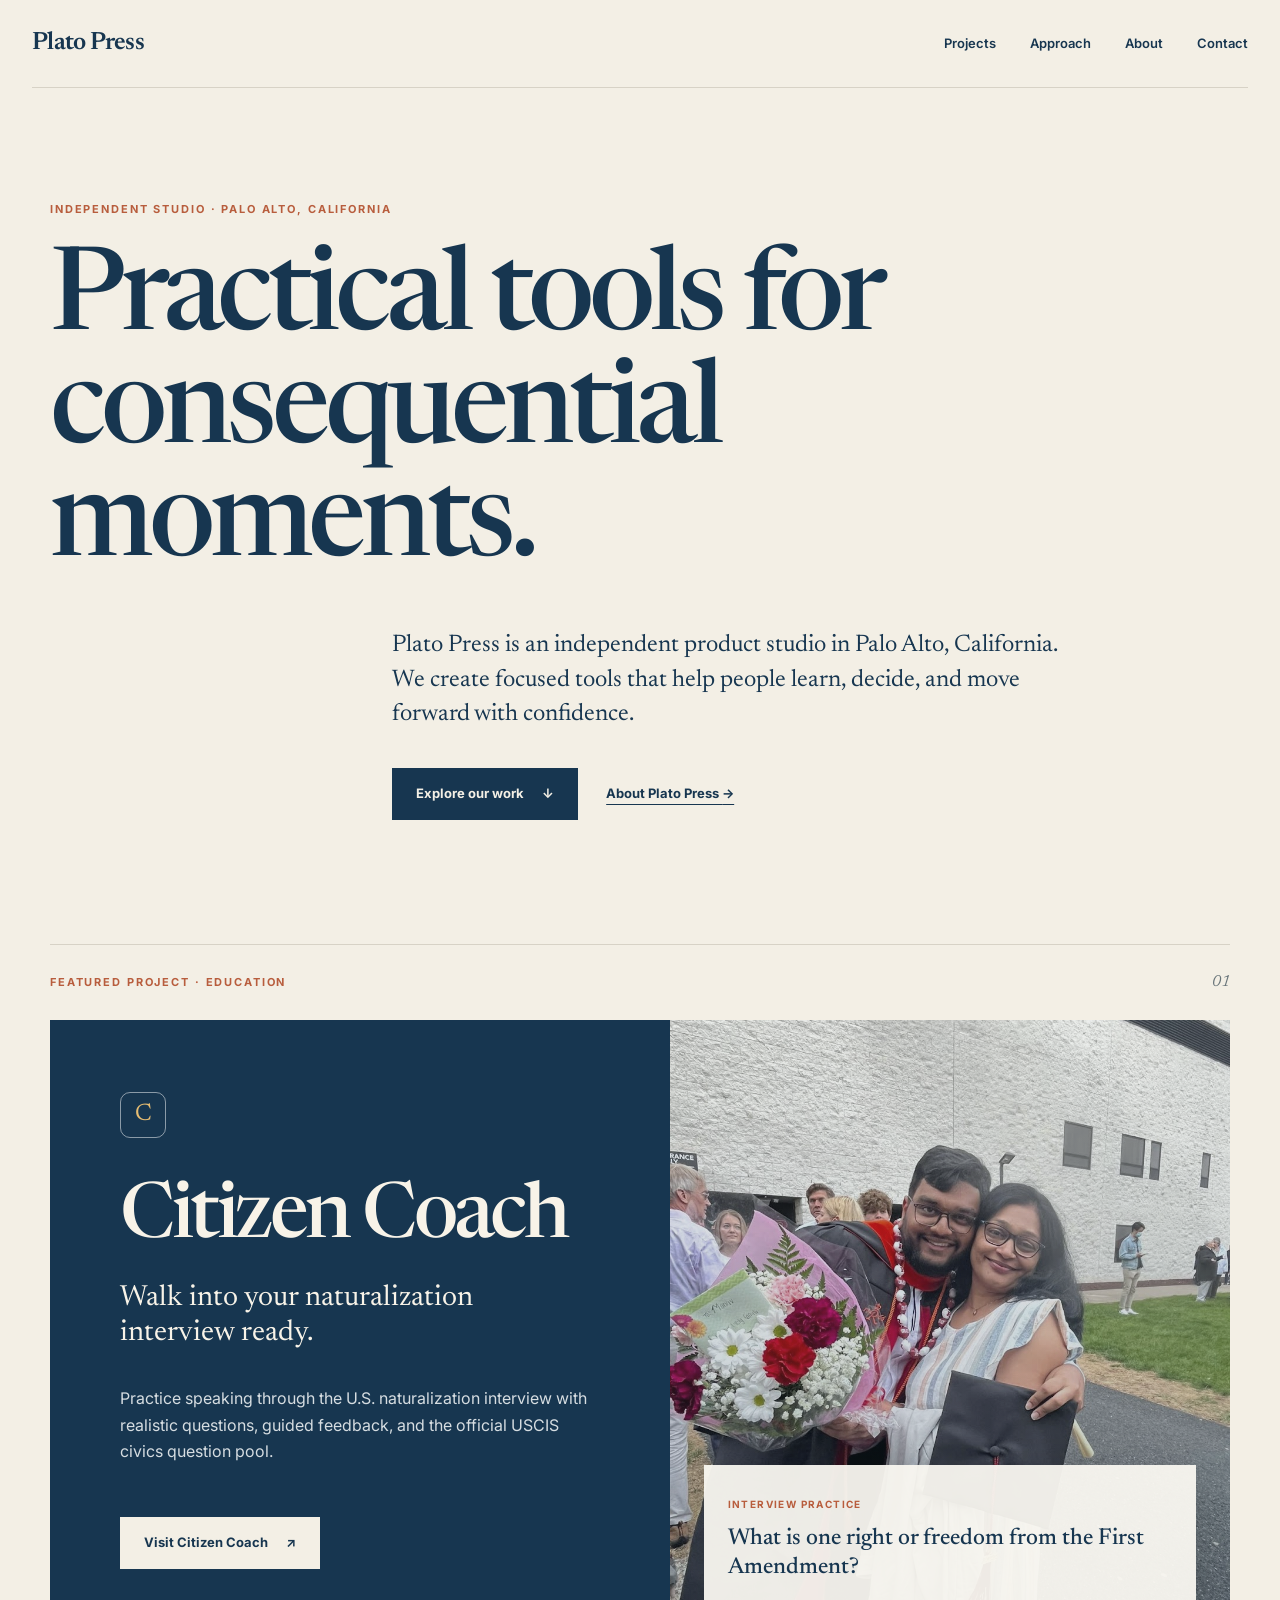
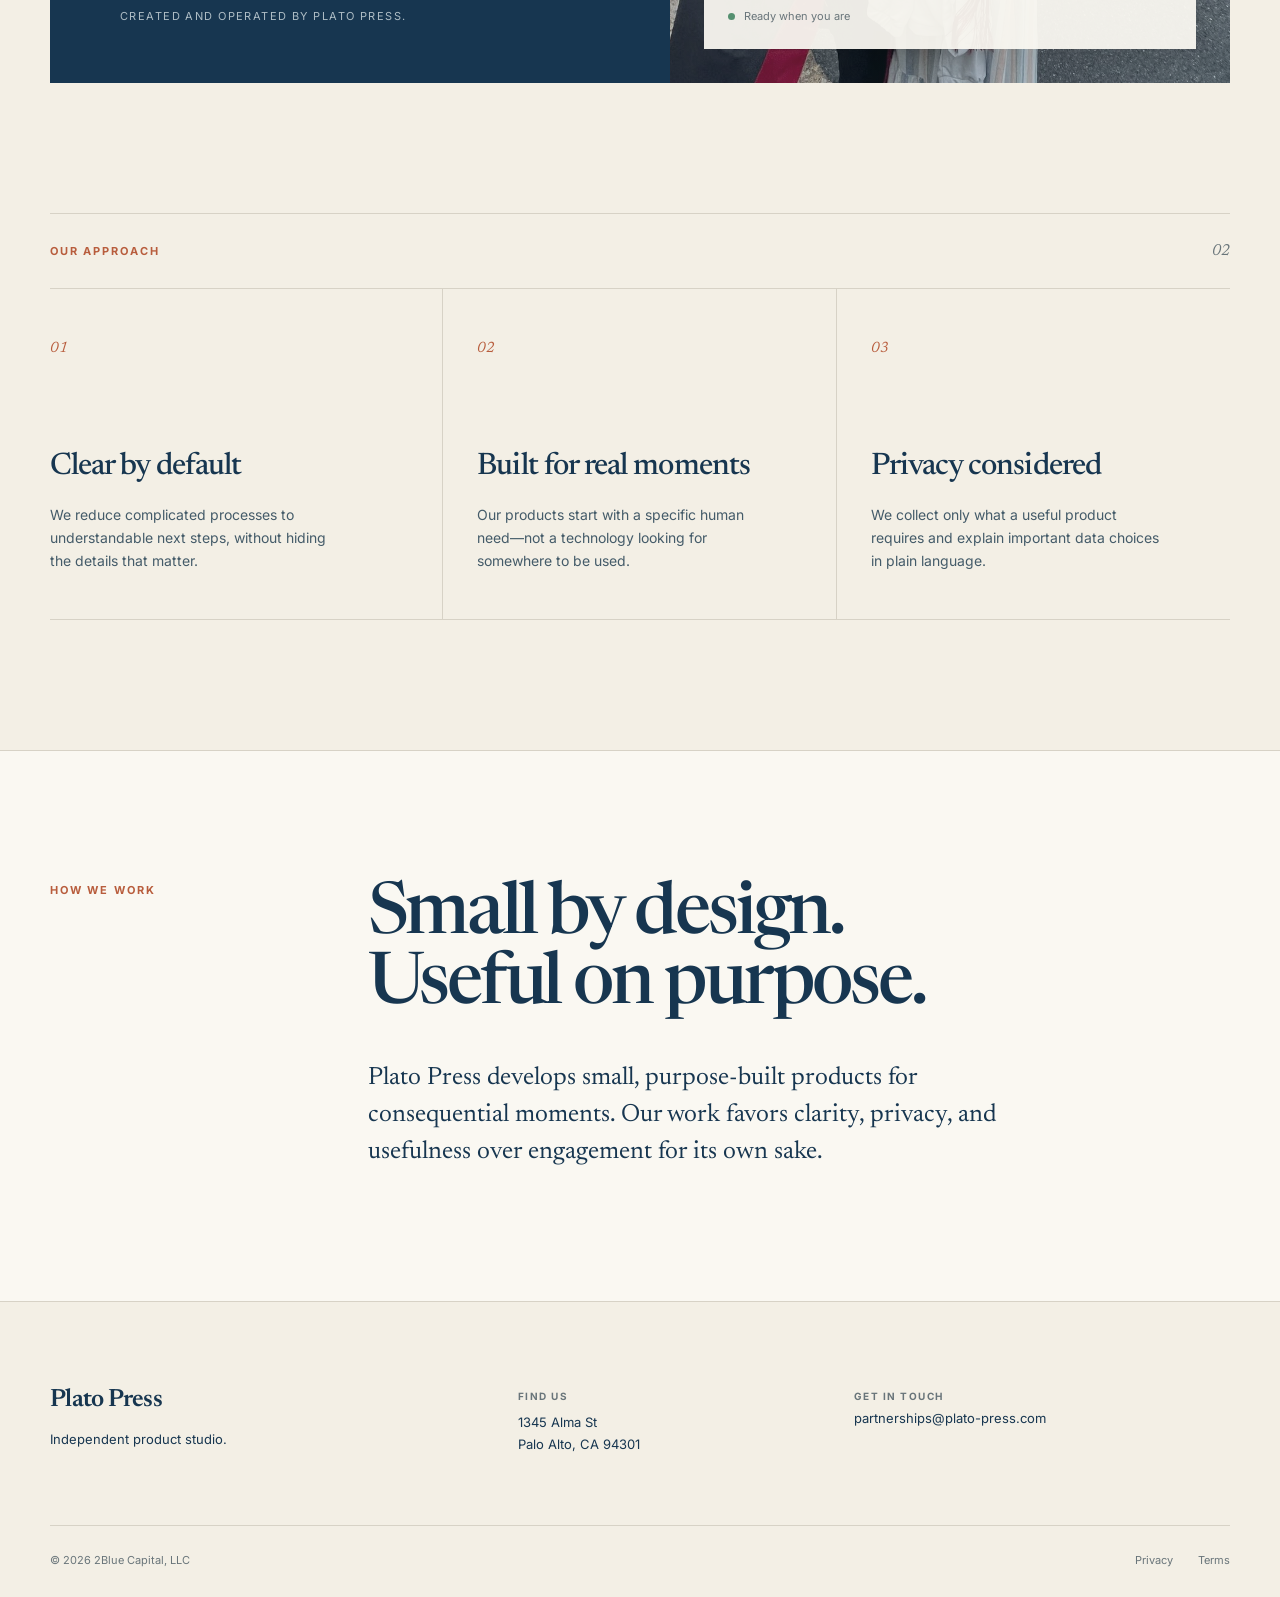
==== index.html @ 686da6e5 "Focus Plato Press site on Citizen Coach" ====
<!doctype html>
<html lang="en">
<head>
  <meta charset="utf-8" />
  <meta name="viewport" content="width=device-width, initial-scale=1" />
  <title>Plato Press — Practical tools for consequential moments</title>
  <meta name="description" content="An independent product studio in Palo Alto, creating focused tools that help people learn, decide, and move forward." />
  <meta name="robots" content="index, follow" />
  <meta property="og:type" content="website" />
  <meta property="og:title" content="Plato Press — Practical tools for consequential moments" />
  <meta property="og:description" content="An independent product studio in Palo Alto, creating focused tools that help people learn, decide, and move forward." />
  <meta property="og:url" content="https://plato-press.com/" />
  <meta property="og:image" content="https://plato-press.com/assets/brand/social-card.png" />
  <meta name="twitter:card" content="summary_large_image" />
  <link rel="preconnect" href="https://fonts.googleapis.com" />
  <link rel="preconnect" href="https://fonts.gstatic.com" crossorigin />
  <link rel="stylesheet" href="https://fonts.googleapis.com/css2?family=Newsreader:ital,wght@0,400;0,500;0,600;1,400&family=Inter:wght@400;500;600;700&display=swap" />
  <link rel="stylesheet" href="/style.css" />
  <link rel="icon" href="/favicon.svg" type="image/svg+xml" />
</head>
<body>
  <header class="site-header">
    <a class="wordmark" href="/">Plato Press</a>
    <nav aria-label="Primary navigation">
      <a href="#projects">Projects</a>
      <a href="#approach">Approach</a>
      <a href="#about">About</a>
      <a href="mailto:partnerships@plato-press.com">Contact</a>
    </nav>
  </header>

  <main>
    <section class="hero shell">
      <p class="eyebrow">Independent studio · Palo Alto, California</p>
      <h1>Practical tools for<br />consequential moments.</h1>
      <p class="hero-copy">Plato Press is an independent product studio in Palo Alto, California. We create focused tools that help people learn, decide, and move forward with confidence.</p>
      <div class="actions">
        <a class="button button-dark" href="#projects">Explore our work <span aria-hidden="true">↓</span></a>
        <a class="text-link" href="#about">About Plato Press <span aria-hidden="true">→</span></a>
      </div>
    </section>

    <section class="feature-section shell" id="projects">
      <div class="section-heading"><p class="eyebrow">Featured project · Education</p><p class="section-index">01</p></div>
      <article class="citizen-feature">
        <div class="feature-copy">
          <div class="product-mark" aria-hidden="true">C</div>
          <h2>Citizen Coach</h2>
          <p class="feature-lede">Walk into your naturalization interview ready.</p>
          <p>Practice speaking through the U.S. naturalization interview with realistic questions, guided feedback, and the official USCIS civics question pool.</p>
          <div class="actions product-actions">
            <a class="button button-cream" href="https://citizen-coach.plato-press.com" rel="noopener">Visit Citizen Coach <span aria-hidden="true">↗</span></a>
          </div>
          <p class="provenance">Created and operated by Plato Press.</p>
        </div>
        <div class="feature-visual">
          <img src="/assets/citizen-coach/story.jpg" alt="A Citizen Coach learner and her mother smiling together" />
          <div class="practice-card"><span>Interview practice</span><strong>What is one right or freedom from the First Amendment?</strong><div><i></i> Ready when you are</div></div>
        </div>
      </article>
    </section>

    <section class="principles shell" id="approach">
      <div class="section-heading"><p class="eyebrow">Our approach</p><p class="section-index">02</p></div>
      <div class="principle-grid">
        <article><span>01</span><h3>Clear by default</h3><p>We reduce complicated processes to understandable next steps, without hiding the details that matter.</p></article>
        <article><span>02</span><h3>Built for real moments</h3><p>Our products start with a specific human need—not a technology looking for somewhere to be used.</p></article>
        <article><span>03</span><h3>Privacy considered</h3><p>We collect only what a useful product requires and explain important data choices in plain language.</p></article>
      </div>
    </section>

    <section class="studio-statement" id="about">
      <div class="shell statement-grid"><p class="eyebrow">How we work</p><div><h2>Small by design.<br />Useful on purpose.</h2><p>Plato Press develops small, purpose-built products for consequential moments. Our work favors clarity, privacy, and usefulness over engagement for its own sake.</p></div></div>
    </section>
  </main>

  <footer>
    <div class="shell footer-grid">
      <div><p class="wordmark">Plato Press</p><p>Independent product studio.</p></div>
      <div><p class="footer-label">Find us</p><address>1345 Alma St<br />Palo Alto, CA 94301</address></div>
      <div><p class="footer-label">Get in touch</p><a href="mailto:partnerships@plato-press.com">partnerships@plato-press.com</a></div>
    </div>
    <div class="shell footer-bottom"><p>© 2026 2Blue Capital, LLC</p><div><a href="/privacy/">Privacy</a><a href="/terms/">Terms</a></div></div>
  </footer>
</body>
</html>
---- style.css ----
:root{--cream:#f3efe5;--paper:#faf8f2;--navy:#173650;--muted:#69757a;--rule:#d7d2c6;--accent:#b85d3d}*{box-sizing:border-box}html{scroll-behavior:smooth}body{margin:0;background:var(--cream);color:var(--navy);font-family:Inter,sans-serif;font-size:16px;line-height:1.65;-webkit-font-smoothing:antialiased}a{color:inherit}a:focus-visible{outline:3px solid var(--accent);outline-offset:4px}.shell{width:min(1180px,calc(100% - 64px));margin:0 auto}.site-header{width:min(1320px,calc(100% - 64px));margin:0 auto;min-height:88px;display:flex;align-items:center;justify-content:space-between;border-bottom:1px solid var(--rule)}.wordmark{font-family:Newsreader,Georgia,serif;font-size:25px;font-weight:600;letter-spacing:-.03em;text-decoration:none;margin:0}nav{display:flex;gap:34px}nav a{font-size:13px;font-weight:600;text-decoration:none}nav a:hover{color:var(--accent)}.hero{padding:112px 0 124px}.eyebrow{margin:0;color:var(--accent);font-size:11px;font-weight:700;letter-spacing:.17em;text-transform:uppercase}h1,h2{font-family:Newsreader,Georgia,serif;font-weight:500;letter-spacing:-.045em;line-height:.98;margin:0}h1{max-width:1000px;margin-top:28px;font-size:clamp(62px,9vw,124px)}.hero-copy{max-width:690px;margin:43px 0 0 29%;font-family:Newsreader,Georgia,serif;font-size:24px;line-height:1.45}.actions{display:flex;align-items:center;flex-wrap:wrap;gap:28px;margin-top:36px}.hero .actions{margin-left:29%}.button{min-height:52px;display:inline-flex;align-items:center;justify-content:center;gap:18px;padding:0 23px;border:1px solid var(--navy);text-decoration:none;font-size:13px;font-weight:700;transition:transform .18s ease}.button:hover{transform:translateY(-2px)}.button-dark{background:var(--navy);color:var(--cream)}.text-link{font-size:13px;font-weight:700;text-underline-offset:6px}.section-heading{display:flex;justify-content:space-between;align-items:center;padding:24px 0;border-top:1px solid var(--rule)}.section-index{margin:0;color:var(--muted);font-family:Newsreader,Georgia,serif;font-style:italic}.feature-section,.principles{padding-bottom:130px}.citizen-feature{display:grid;grid-template-columns:1.05fr .95fr;min-height:650px;background:var(--navy);color:#f8f3e8}.feature-copy{padding:72px 70px 58px;display:flex;flex-direction:column;align-items:flex-start}.product-mark{width:46px;height:46px;display:grid;place-items:center;border:1px solid rgba(255,255,255,.5);border-radius:10px;color:#e7bd72;font-family:Newsreader,Georgia,serif;font-size:24px}.feature-copy h2{margin-top:44px;font-size:clamp(54px,6vw,82px)}.feature-lede{margin:25px 0 18px;max-width:450px;font-family:Newsreader,Georgia,serif;font-size:29px;line-height:1.2}.feature-copy>p:not(.feature-lede):not(.provenance){max-width:480px;color:#d6dde1}.button-cream{border-color:var(--cream);background:var(--cream);color:var(--navy)}.provenance{margin:auto 0 0;padding-top:38px;font-size:11px;letter-spacing:.13em;text-transform:uppercase;color:#aebdc5}.feature-visual{min-height:650px;position:relative;overflow:hidden}.feature-visual>img{position:absolute;width:100%;height:100%;object-fit:cover;filter:saturate(.76) contrast(.94)}.feature-visual:after{content:"";position:absolute;inset:0;background:linear-gradient(180deg,rgba(13,43,63,.03),rgba(13,43,63,.28))}.practice-card{position:absolute;z-index:2;left:34px;right:34px;bottom:34px;padding:24px;background:rgba(250,248,242,.94);color:var(--navy);box-shadow:0 14px 45px rgba(0,0,0,.17)}.practice-card span{color:var(--accent);font-size:10px;font-weight:700;letter-spacing:.14em;text-transform:uppercase}.practice-card strong{display:block;margin:10px 0 24px;font-family:Newsreader,Georgia,serif;font-size:23px;line-height:1.25;font-weight:500}.practice-card div{font-size:11px;color:var(--muted)}.practice-card i{display:inline-block;width:7px;height:7px;margin-right:6px;border-radius:50%;background:#559070}.principle-grid{display:grid;grid-template-columns:repeat(3,1fr);border-top:1px solid var(--rule);border-bottom:1px solid var(--rule)}.principle-grid article{min-height:330px;padding:44px 34px;border-right:1px solid var(--rule)}.principle-grid article:first-child{padding-left:0}.principle-grid article:last-child{border-right:0;padding-right:0}.principle-grid span{color:var(--accent);font-family:Newsreader,Georgia,serif;font-size:15px;font-style:italic}.principle-grid h3{margin:88px 0 19px;font-family:Newsreader,Georgia,serif;font-size:31px;font-weight:500;line-height:1.1;letter-spacing:-.03em}.principle-grid p{max-width:300px;margin:0;color:#445b69;font-size:14px}.studio-statement{background:var(--paper);padding:130px 0;border-top:1px solid var(--rule);border-bottom:1px solid var(--rule)}.statement-grid{display:grid;grid-template-columns:1fr 3fr;gap:30px}.statement-grid>div{max-width:800px}.statement-grid h2{font-size:clamp(48px,5.6vw,78px)}.statement-grid p:not(.eyebrow){max-width:680px;margin:38px 0 0;font-family:Newsreader,Georgia,serif;font-size:25px;line-height:1.48}footer{padding:78px 0 28px}.footer-grid{display:grid;grid-template-columns:1.15fr .8fr 1fr;gap:35px;padding-bottom:70px}.footer-grid p:not(.wordmark),address,.footer-grid a{margin:8px 0 0;font-size:13px;font-style:normal;text-decoration:none}.footer-label{color:var(--muted);font-size:10px!important;font-weight:700;letter-spacing:.15em;text-transform:uppercase}.footer-bottom{display:flex;justify-content:space-between;padding-top:25px;border-top:1px solid var(--rule);font-size:11px;color:var(--muted)}.footer-bottom p{margin:0}.footer-bottom div{display:flex;gap:25px}.footer-bottom a{text-decoration:none}.legal{padding:80px 0 120px}.legal h1{font-size:clamp(52px,7vw,90px);margin:24px 0 36px}.legal .lede{max-width:720px;font-family:Newsreader,Georgia,serif;font-size:24px}.prose{max-width:760px;margin-top:70px}.prose h2{margin:55px 0 18px;font-size:38px;line-height:1.12}.prose p{color:#334d5f}@media(max-width:760px){.shell,.site-header{width:calc(100% - 36px)}.site-header{min-height:72px}nav{gap:16px}nav a:nth-child(1),nav a:nth-child(2){display:none}.hero{padding:72px 0 80px}h1{font-size:56px}.hero-copy,.hero .actions{margin-left:0}.hero-copy{margin-top:30px;font-size:21px}.feature-section,.principles{padding-bottom:80px}.citizen-feature{grid-template-columns:1fr}.feature-copy{padding:45px 28px;min-height:560px}.feature-copy h2{margin-top:30px}.feature-visual{min-height:500px}.practice-card{left:18px;right:18px;bottom:18px}.principle-grid{grid-template-columns:1fr}.principle-grid article,.principle-grid article:first-child,.principle-grid article:last-child{min-height:0;padding:32px 0;border-right:0;border-bottom:1px solid var(--rule)}.principle-grid article:last-child{border-bottom:0}.principle-grid h3{margin:28px 0 12px}.studio-statement{padding:80px 0}.statement-grid{grid-template-columns:1fr;gap:35px}.footer-grid{grid-template-columns:1fr;gap:35px}.footer-bottom{flex-direction:column;gap:12px}}@media(prefers-reduced-motion:reduce){html{scroll-behavior:auto}*{transition:none!important}}
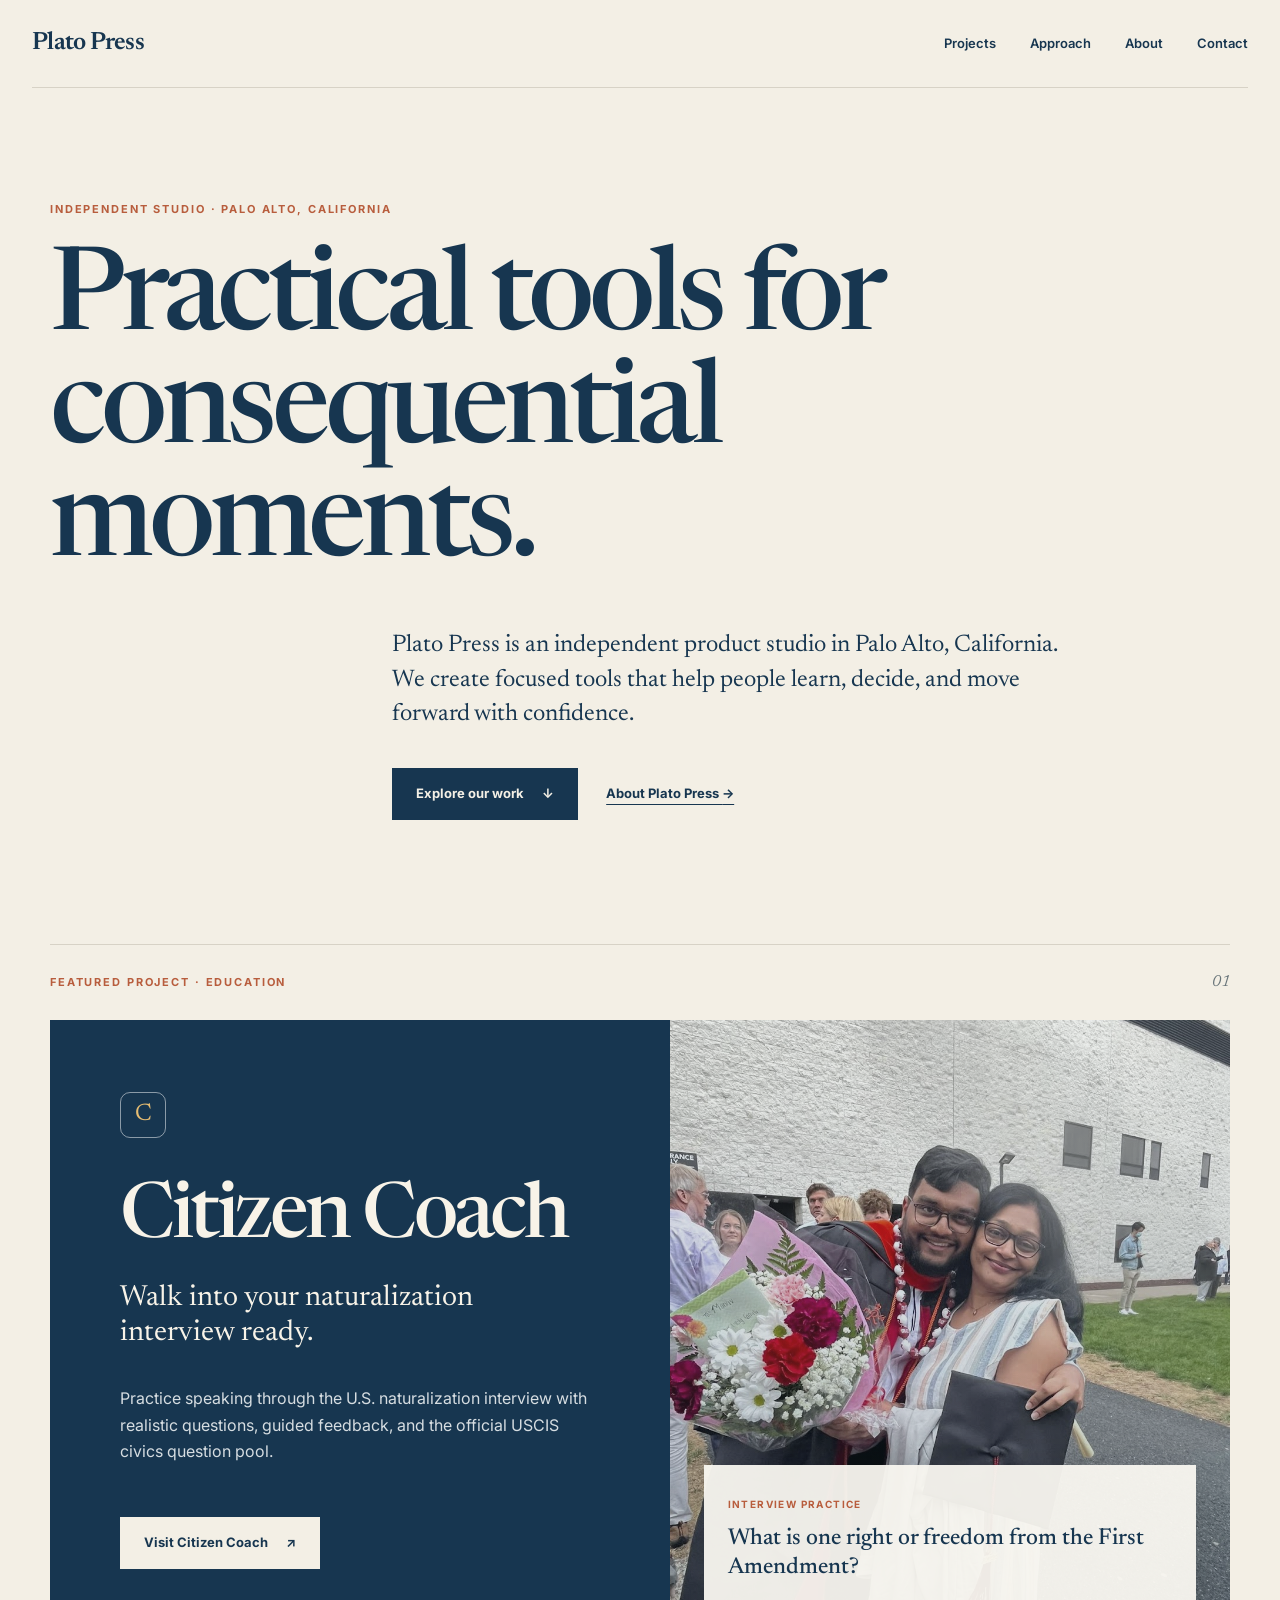
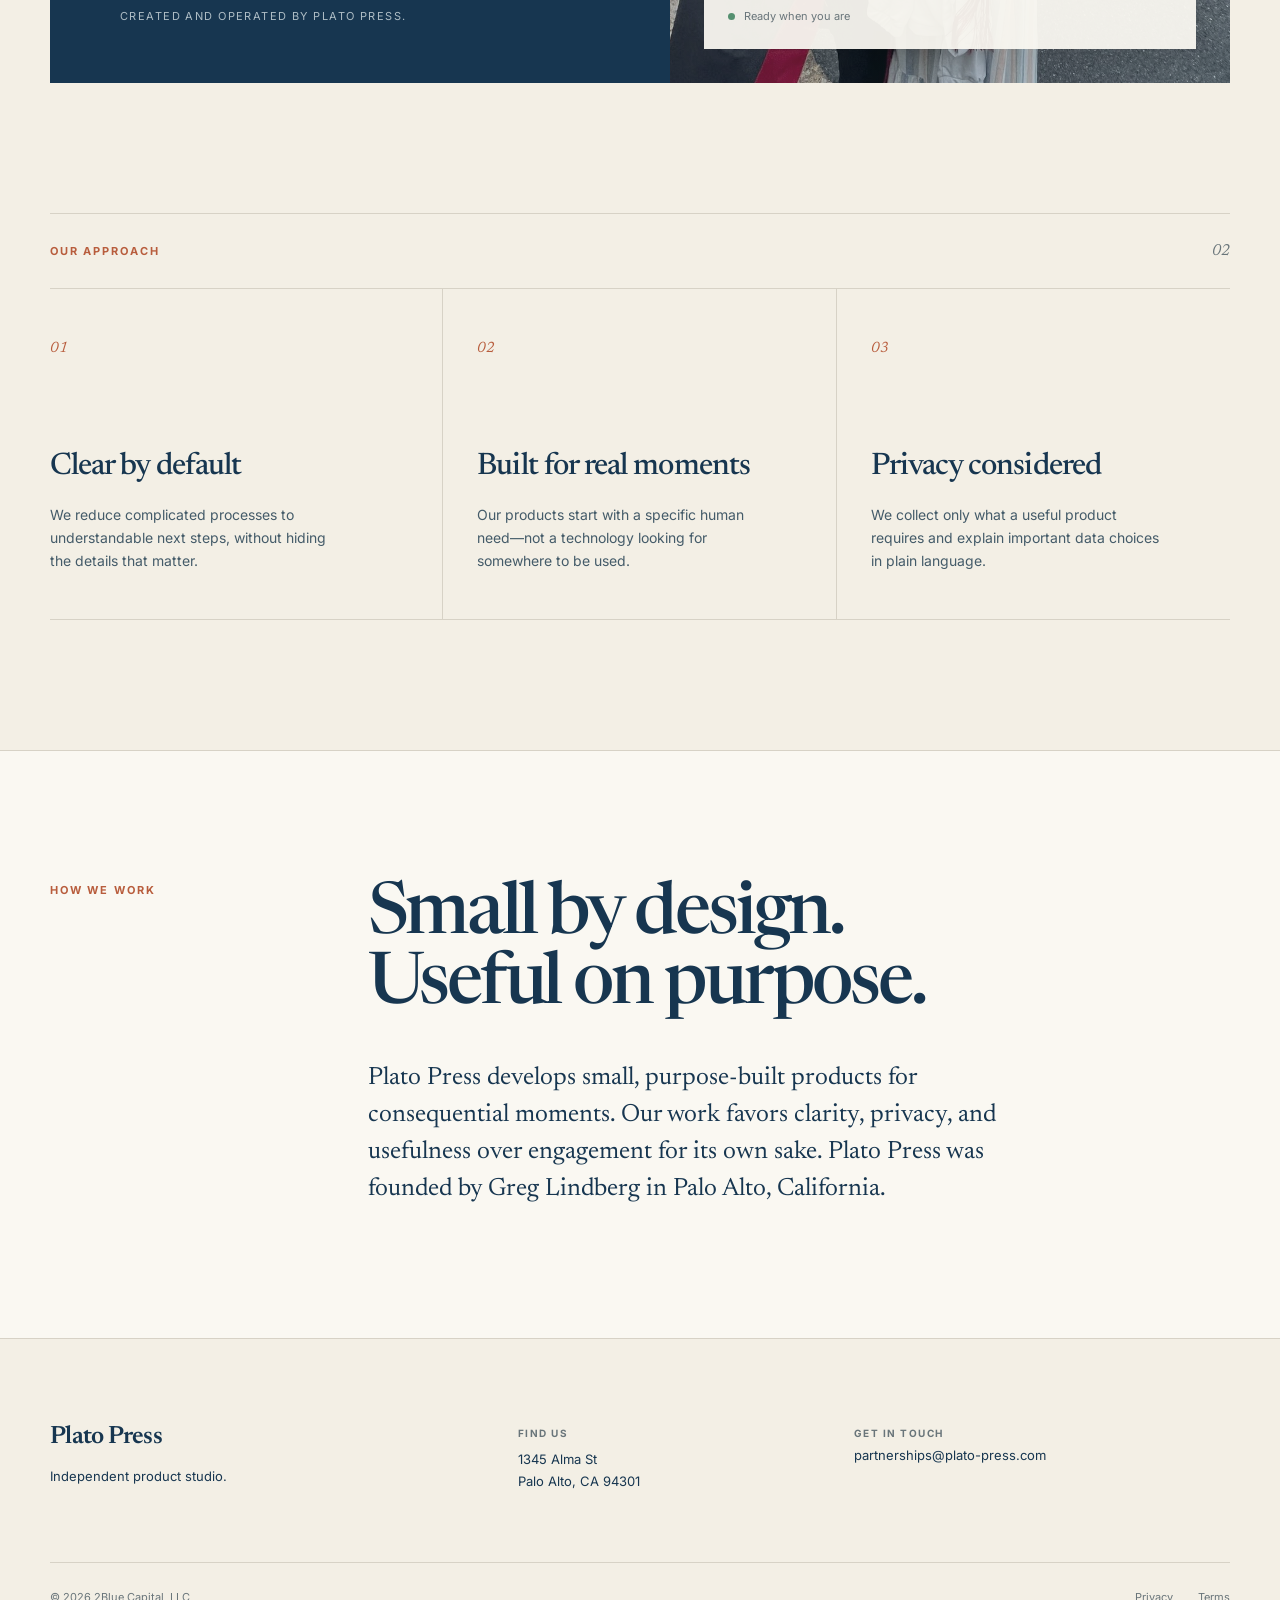
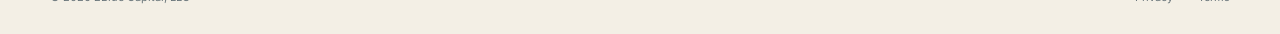
==== commit 93163c2a: "Add founder attribution" ====
--- a/index.html
+++ b/index.html
@@ -9,9 +9,10 @@
   <meta property="og:type" content="website" />
   <meta property="og:title" content="Plato Press — Practical tools for consequential moments" />
   <meta property="og:description" content="An independent product studio in Palo Alto, creating focused tools that help people learn, decide, and move forward." />
-  <meta property="og:url" content="https://plato-press.com/" />
-  <meta property="og:image" content="https://plato-press.com/assets/brand/social-card.png" />
+  <meta property="og:url" content="https://www.plato-press.com/" />
+  <meta property="og:image" content="https://www.plato-press.com/assets/brand/social-card.png" />
   <meta name="twitter:card" content="summary_large_image" />
+  <link rel="canonical" href="https://www.plato-press.com/" />
   <link rel="preconnect" href="https://fonts.googleapis.com" />
   <link rel="preconnect" href="https://fonts.gstatic.com" crossorigin />
   <link rel="stylesheet" href="https://fonts.googleapis.com/css2?family=Newsreader:ital,wght@0,400;0,500;0,600;1,400&family=Inter:wght@400;500;600;700&display=swap" />
@@ -70,7 +71,7 @@
     </section>
 
     <section class="studio-statement" id="about">
-      <div class="shell statement-grid"><p class="eyebrow">How we work</p><div><h2>Small by design.<br />Useful on purpose.</h2><p>Plato Press develops small, purpose-built products for consequential moments. Our work favors clarity, privacy, and usefulness over engagement for its own sake.</p></div></div>
+      <div class="shell statement-grid"><p class="eyebrow">How we work</p><div><h2>Small by design.<br />Useful on purpose.</h2><p>Plato Press develops small, purpose-built products for consequential moments. Our work favors clarity, privacy, and usefulness over engagement for its own sake. Plato Press was founded by Greg Lindberg in Palo Alto, California.</p></div></div>
     </section>
   </main>
 
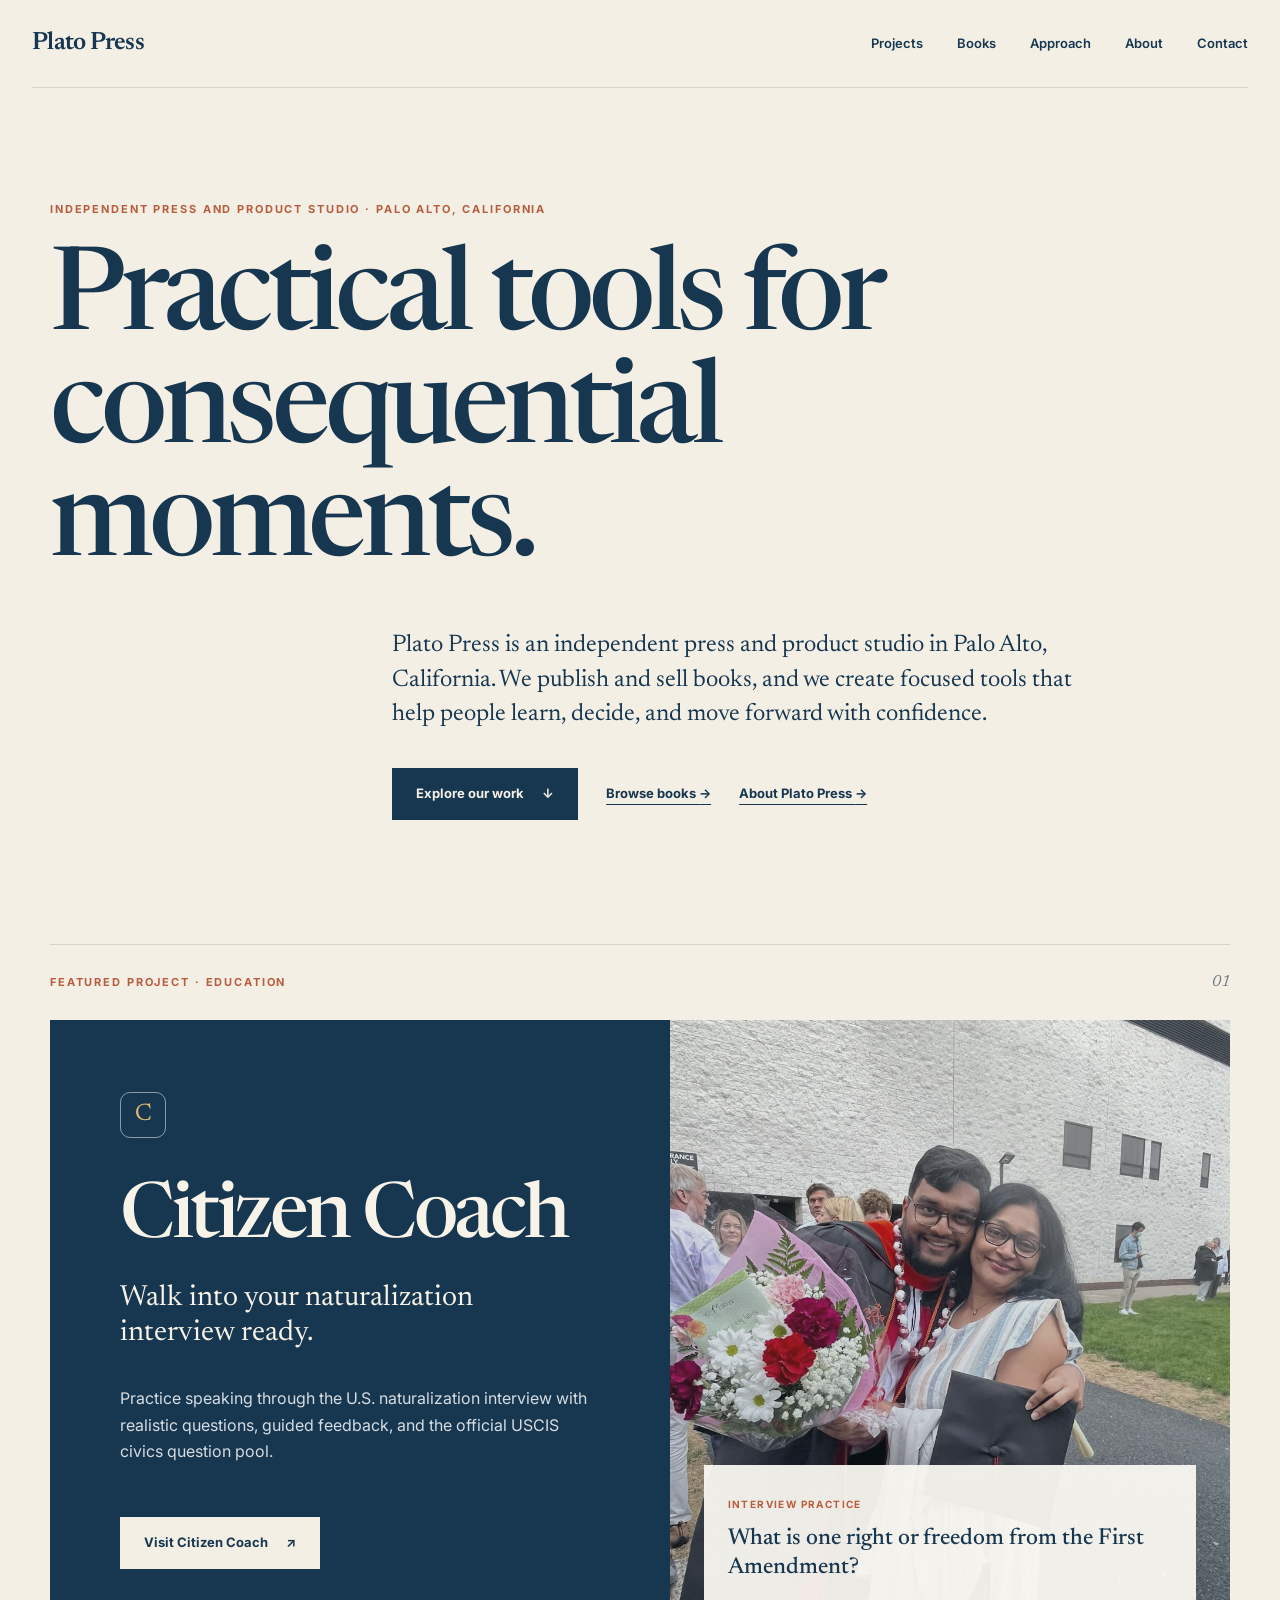
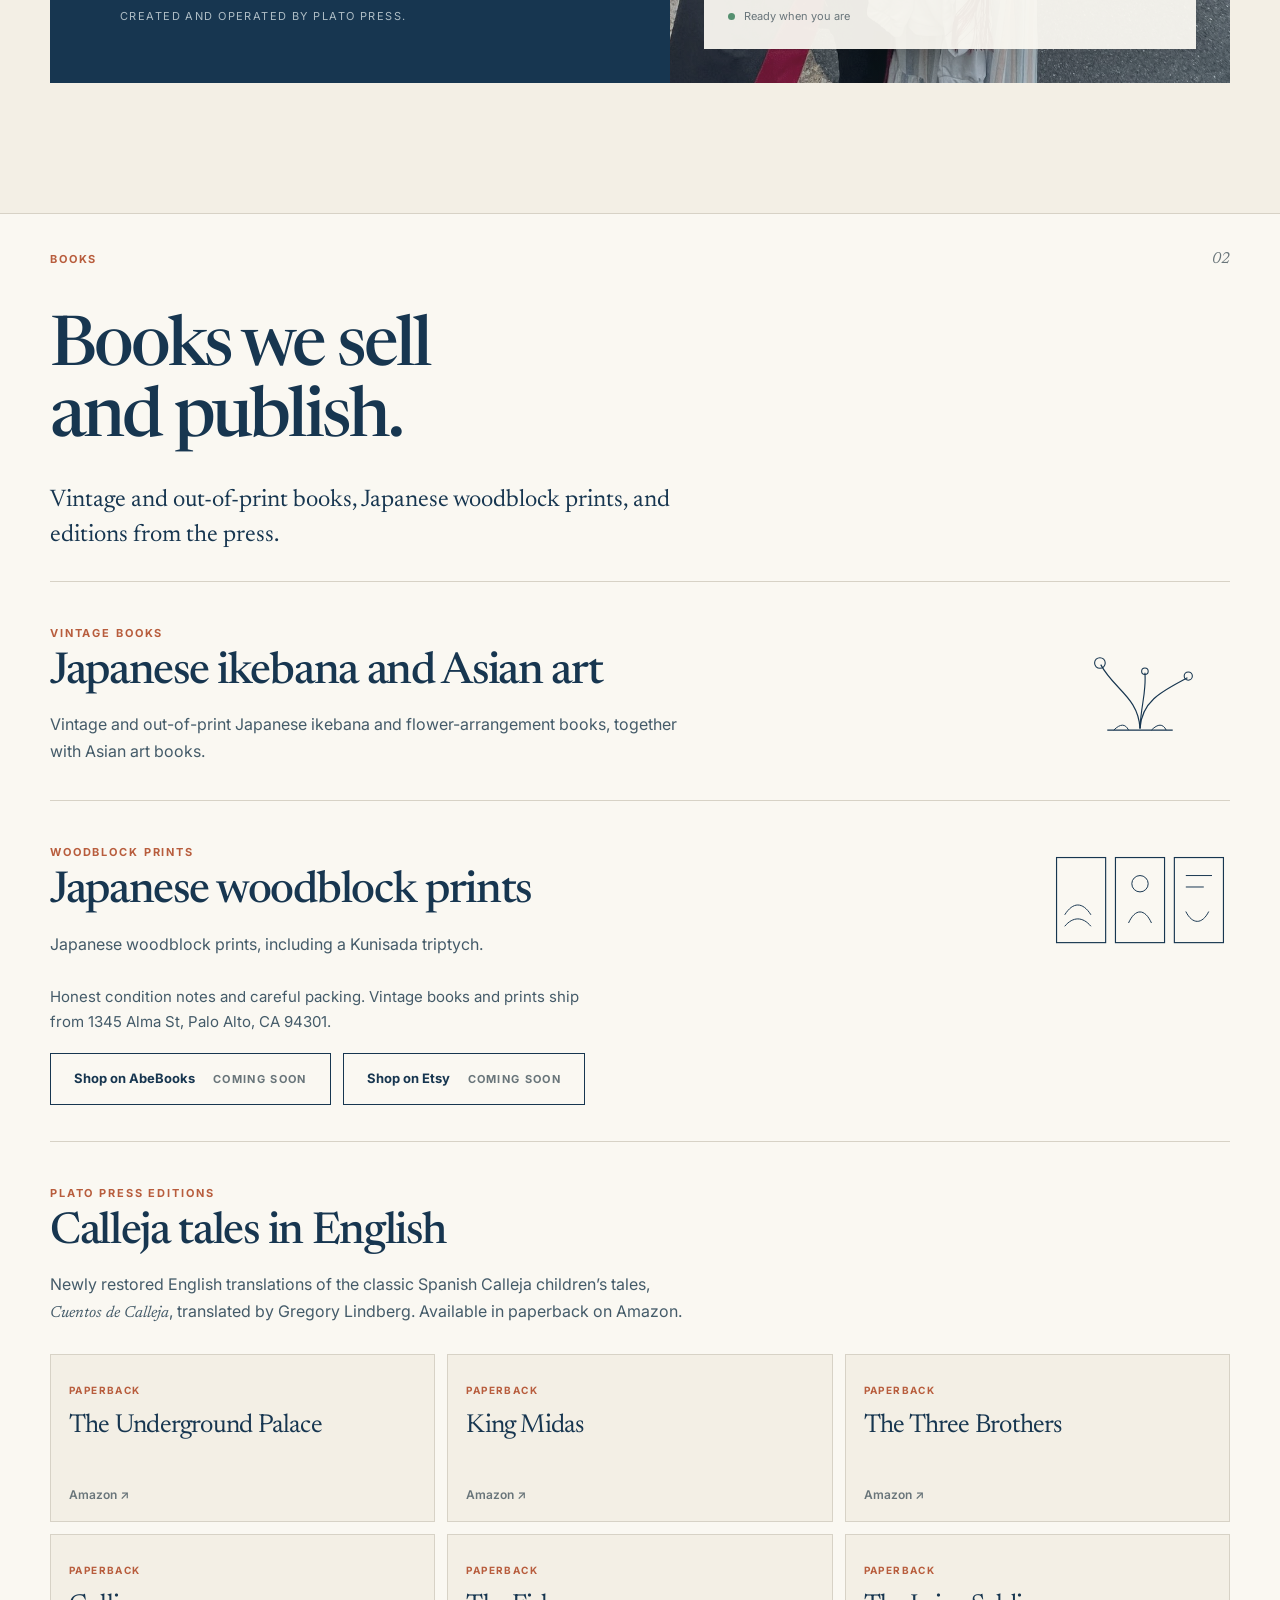
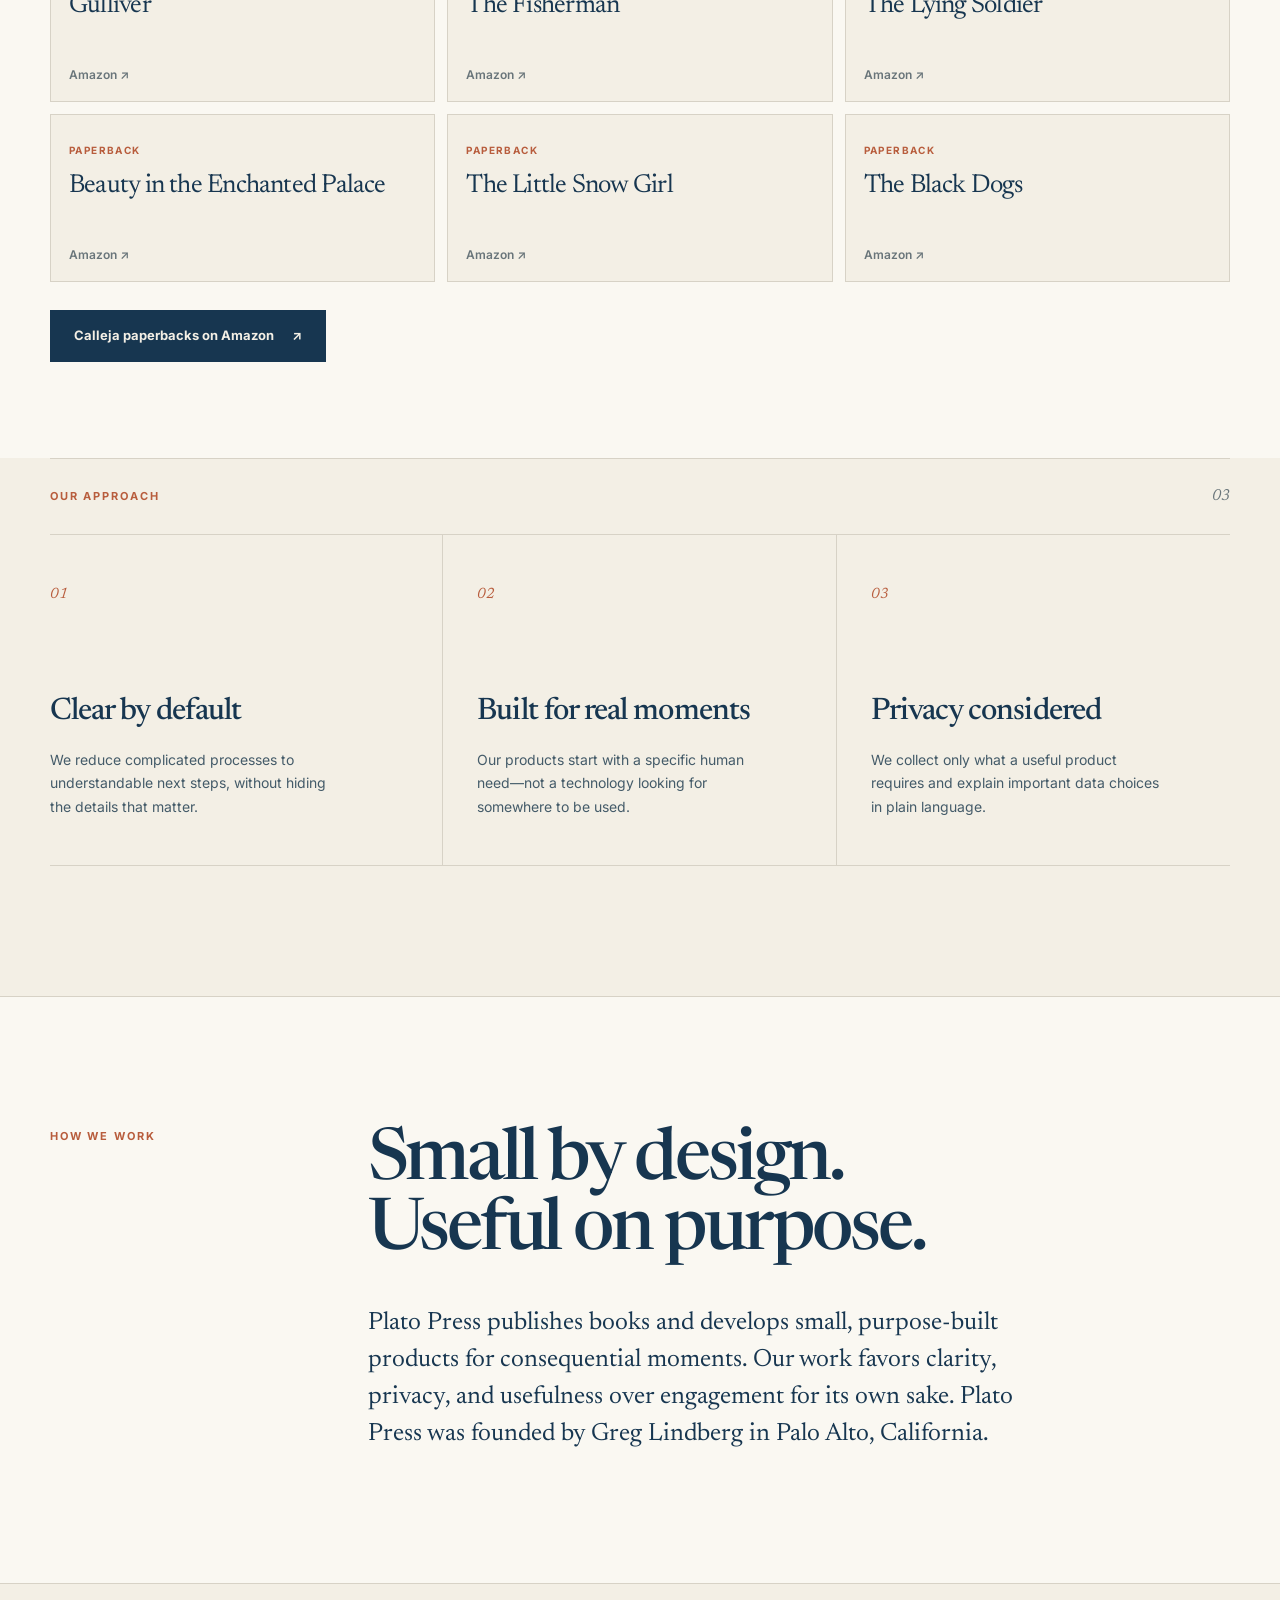
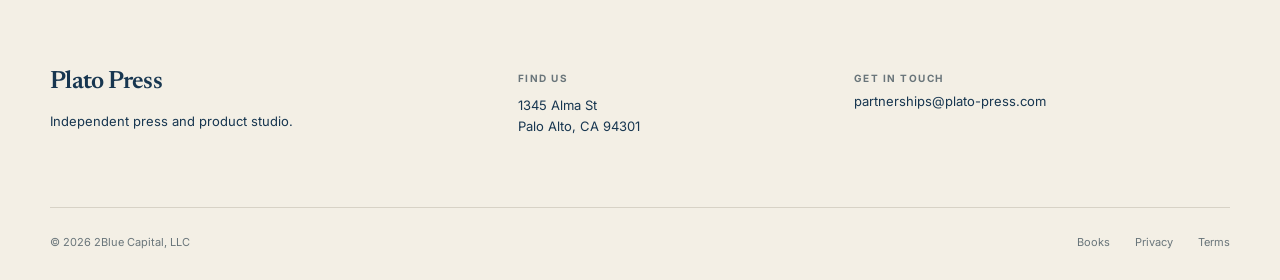
==== commit 63b0b07c: "Show the books and prints Plato Press sells. Add a homepage Books section and replace /books/ with v" ====
--- a/index.html
+++ b/index.html
@@ -3,12 +3,12 @@
 <head>
   <meta charset="utf-8" />
   <meta name="viewport" content="width=device-width, initial-scale=1" />
-  <title>Plato Press — Practical tools for consequential moments</title>
-  <meta name="description" content="An independent product studio in Palo Alto, creating focused tools that help people learn, decide, and move forward." />
+  <title>Plato Press — Independent press and product studio</title>
+  <meta name="description" content="An independent press and product studio in Palo Alto. Plato Press publishes books, including restored English editions of the Calleja tales, and sells vintage Japanese ikebana and Asian art books and woodblock prints, alongside tools such as Citizen Coach." />
   <meta name="robots" content="index, follow" />
   <meta property="og:type" content="website" />
-  <meta property="og:title" content="Plato Press — Practical tools for consequential moments" />
-  <meta property="og:description" content="An independent product studio in Palo Alto, creating focused tools that help people learn, decide, and move forward." />
+  <meta property="og:title" content="Plato Press — Independent press and product studio" />
+  <meta property="og:description" content="An independent press and product studio in Palo Alto. Plato Press publishes books, including restored English editions of the Calleja tales, and sells vintage Japanese ikebana and Asian art books and woodblock prints, alongside tools such as Citizen Coach." />
   <meta property="og:url" content="https://www.plato-press.com/" />
   <meta property="og:image" content="https://www.plato-press.com/assets/brand/social-card.png" />
   <meta name="twitter:card" content="summary_large_image" />
@@ -24,6 +24,7 @@
     <a class="wordmark" href="/">Plato Press</a>
     <nav aria-label="Primary navigation">
       <a href="#projects">Projects</a>
+      <a href="#books">Books</a>
       <a href="#approach">Approach</a>
       <a href="#about">About</a>
       <a href="mailto:partnerships@plato-press.com">Contact</a>
@@ -32,11 +33,12 @@
 
   <main>
     <section class="hero shell">
-      <p class="eyebrow">Independent studio · Palo Alto, California</p>
+      <p class="eyebrow">Independent press and product studio · Palo Alto, California</p>
       <h1>Practical tools for<br />consequential moments.</h1>
-      <p class="hero-copy">Plato Press is an independent product studio in Palo Alto, California. We create focused tools that help people learn, decide, and move forward with confidence.</p>
+      <p class="hero-copy">Plato Press is an independent press and product studio in Palo Alto, California. We publish and sell books, and we create focused tools that help people learn, decide, and move forward with confidence.</p>
       <div class="actions">
         <a class="button button-dark" href="#projects">Explore our work <span aria-hidden="true">↓</span></a>
+        <a class="text-link" href="#books">Browse books <span aria-hidden="true">→</span></a>
         <a class="text-link" href="#about">About Plato Press <span aria-hidden="true">→</span></a>
       </div>
     </section>
@@ -61,8 +63,81 @@
       </article>
     </section>
 
+    <section class="books-band" id="books">
+      <div class="shell">
+        <div class="section-heading"><p class="eyebrow">Books</p><p class="section-index">02</p></div>
+        <h2 class="books-title">Books we sell<br />and publish.</h2>
+        <p class="books-lede">Vintage and out-of-print books, Japanese woodblock prints, and editions from the press.</p>
+
+        <section class="catalog-group" aria-labelledby="vintage-heading">
+          <div class="shelf-row">
+            <div>
+              <p class="eyebrow">Vintage books</p>
+              <h3 class="group-title" id="vintage-heading">Japanese ikebana and Asian art</h3>
+              <p class="group-copy">Vintage and out-of-print Japanese ikebana and flower-arrangement books, together with Asian art books.</p>
+            </div>
+            <svg class="mark-svg" viewBox="0 0 220 120" fill="none" aria-hidden="true">
+              <path d="M70 104h80" stroke="currentColor" stroke-width="1.4"/>
+              <path d="M78 104c8-8 14-8 18 0M124 104c8-8 14-8 18 0" stroke="currentColor" stroke-width="1.2"/>
+              <path d="M110 102C108 64 78 54 62 24" stroke="currentColor" stroke-width="1.4"/>
+              <path d="M110 102c2-34 28-46 58-62" stroke="currentColor" stroke-width="1.4"/>
+              <path d="M110 102c1-28 8-44 6-68" stroke="currentColor" stroke-width="1.4"/>
+              <circle cx="61" cy="22" r="6.5" stroke="currentColor" stroke-width="1.3"/>
+              <circle cx="169" cy="38" r="5" stroke="currentColor" stroke-width="1.3"/>
+              <circle cx="116" cy="32" r="4" stroke="currentColor" stroke-width="1.3"/>
+            </svg>
+          </div>
+        </section>
+
+        <section class="catalog-group" aria-labelledby="prints-heading">
+          <div class="shelf-row">
+            <div>
+              <p class="eyebrow">Woodblock prints</p>
+              <h3 class="group-title" id="prints-heading">Japanese woodblock prints</h3>
+              <p class="group-copy">Japanese woodblock prints, including a Kunisada triptych.</p>
+            </div>
+            <svg class="mark-svg" viewBox="0 0 220 120" fill="none" aria-hidden="true">
+              <rect x="8" y="8" width="60" height="104" stroke="currentColor" stroke-width="1.4"/>
+              <rect x="80" y="8" width="60" height="104" stroke="currentColor" stroke-width="1.4"/>
+              <rect x="152" y="8" width="60" height="104" stroke="currentColor" stroke-width="1.4"/>
+              <path d="M18 78c10-16 22-16 32 0M18 92c10-12 22-12 32 0" stroke="currentColor" stroke-width="1.2"/>
+              <circle cx="110" cy="40" r="10" stroke="currentColor" stroke-width="1.2"/>
+              <path d="M96 88c8-18 20-18 28 0" stroke="currentColor" stroke-width="1.2"/>
+              <path d="M166 30h32M166 44h22M166 74c8 16 20 16 28 0" stroke="currentColor" stroke-width="1.2"/>
+            </svg>
+          </div>
+          <div class="shop-block">
+            <p class="shop-note">Honest condition notes and careful packing. Vintage books and prints ship from 1345 Alma St, Palo Alto, CA 94301.</p>
+            <!-- Marketplace buttons. Paste a real https URL into data-shop-url to publish the link. Leave it empty until the shop exists. Do not invent a URL. -->
+            <div class="shop-actions">
+              <span class="button button-outline is-soon" data-shop-name="Shop on AbeBooks" data-shop-url="">Shop on AbeBooks<span class="soon">Coming soon</span></span>
+              <span class="button button-outline is-soon" data-shop-name="Shop on Etsy" data-shop-url="">Shop on Etsy<span class="soon">Coming soon</span></span>
+            </div>
+          </div>
+        </section>
+
+        <section class="catalog-group" aria-labelledby="editions-heading">
+          <p class="eyebrow">Plato Press editions</p>
+          <h3 class="group-title" id="editions-heading">Calleja tales in English</h3>
+          <p class="group-copy">Newly restored English translations of the classic Spanish Calleja children’s tales, <em>Cuentos de Calleja</em>, translated by Gregory Lindberg. Available in paperback on Amazon.</p>
+          <ul class="edition-grid">
+            <li><a class="edition-card" href="https://www.amazon.com/dp/B0HD5F2XWS" rel="noopener"><span><span class="edition-kicker">Paperback</span><span class="edition-name">The Underground Palace</span></span><span class="edition-go">Amazon ↗</span></a></li>
+            <li><a class="edition-card" href="https://www.amazon.com/dp/B0HH8F7PH7" rel="noopener"><span><span class="edition-kicker">Paperback</span><span class="edition-name">King Midas</span></span><span class="edition-go">Amazon ↗</span></a></li>
+            <li><a class="edition-card" href="https://www.amazon.com/dp/B0HH85KTK1" rel="noopener"><span><span class="edition-kicker">Paperback</span><span class="edition-name">The Three Brothers</span></span><span class="edition-go">Amazon ↗</span></a></li>
+            <li><a class="edition-card" href="https://www.amazon.com/dp/B0HH7V6XHB" rel="noopener"><span><span class="edition-kicker">Paperback</span><span class="edition-name">Gulliver</span></span><span class="edition-go">Amazon ↗</span></a></li>
+            <li><a class="edition-card" href="https://www.amazon.com/dp/B0HH7XQMJG" rel="noopener"><span><span class="edition-kicker">Paperback</span><span class="edition-name">The Fisherman</span></span><span class="edition-go">Amazon ↗</span></a></li>
+            <li><a class="edition-card" href="https://www.amazon.com/dp/B0HH7MKJT9" rel="noopener"><span><span class="edition-kicker">Paperback</span><span class="edition-name">The Lying Soldier</span></span><span class="edition-go">Amazon ↗</span></a></li>
+            <li><a class="edition-card" href="https://www.amazon.com/dp/B0HHYVQQCM" rel="noopener"><span><span class="edition-kicker">Paperback</span><span class="edition-name">Beauty in the Enchanted Palace</span></span><span class="edition-go">Amazon ↗</span></a></li>
+            <li><a class="edition-card" href="https://www.amazon.com/dp/B0HKFKT9XS" rel="noopener"><span><span class="edition-kicker">Paperback</span><span class="edition-name">The Little Snow Girl</span></span><span class="edition-go">Amazon ↗</span></a></li>
+            <li><a class="edition-card" href="https://www.amazon.com/dp/B0HM894PDW" rel="noopener"><span><span class="edition-kicker">Paperback</span><span class="edition-name">The Black Dogs</span></span><span class="edition-go">Amazon ↗</span></a></li>
+          </ul>
+          <p class="editions-all"><a class="button button-dark" href="https://www.amazon.com/s?k=Calleja+Lindberg&amp;i=stripbooks" rel="noopener">Calleja paperbacks on Amazon <span aria-hidden="true">↗</span></a></p>
+        </section>
+      </div>
+    </section>
+
     <section class="principles shell" id="approach">
-      <div class="section-heading"><p class="eyebrow">Our approach</p><p class="section-index">02</p></div>
+      <div class="section-heading"><p class="eyebrow">Our approach</p><p class="section-index">03</p></div>
       <div class="principle-grid">
         <article><span>01</span><h3>Clear by default</h3><p>We reduce complicated processes to understandable next steps, without hiding the details that matter.</p></article>
         <article><span>02</span><h3>Built for real moments</h3><p>Our products start with a specific human need—not a technology looking for somewhere to be used.</p></article>
@@ -71,17 +146,18 @@
     </section>
 
     <section class="studio-statement" id="about">
-      <div class="shell statement-grid"><p class="eyebrow">How we work</p><div><h2>Small by design.<br />Useful on purpose.</h2><p>Plato Press develops small, purpose-built products for consequential moments. Our work favors clarity, privacy, and usefulness over engagement for its own sake. Plato Press was founded by Greg Lindberg in Palo Alto, California.</p></div></div>
+      <div class="shell statement-grid"><p class="eyebrow">How we work</p><div><h2>Small by design.<br />Useful on purpose.</h2><p>Plato Press publishes books and develops small, purpose-built products for consequential moments. Our work favors clarity, privacy, and usefulness over engagement for its own sake. Plato Press was founded by Greg Lindberg in Palo Alto, California.</p></div></div>
     </section>
   </main>
 
   <footer>
     <div class="shell footer-grid">
-      <div><p class="wordmark">Plato Press</p><p>Independent product studio.</p></div>
+      <div><p class="wordmark">Plato Press</p><p>Independent press and product studio.</p></div>
       <div><p class="footer-label">Find us</p><address>1345 Alma St<br />Palo Alto, CA 94301</address></div>
       <div><p class="footer-label">Get in touch</p><a href="mailto:partnerships@plato-press.com">partnerships@plato-press.com</a></div>
     </div>
-    <div class="shell footer-bottom"><p>© 2026 2Blue Capital, LLC</p><div><a href="/privacy/">Privacy</a><a href="/terms/">Terms</a></div></div>
+    <div class="shell footer-bottom"><p>© 2026 2Blue Capital, LLC</p><div><a href="/books/">Books</a><a href="/privacy/">Privacy</a><a href="/terms/">Terms</a></div></div>
   </footer>
+  <script src="/shop-links.js"></script>
 </body>
 </html>
--- a/style.css
+++ b/style.css
@@ -1 +1,34 @@
-:root{--cream:#f3efe5;--paper:#faf8f2;--navy:#173650;--muted:#69757a;--rule:#d7d2c6;--accent:#b85d3d}*{box-sizing:border-box}html{scroll-behavior:smooth}body{margin:0;background:var(--cream);color:var(--navy);font-family:Inter,sans-serif;font-size:16px;line-height:1.65;-webkit-font-smoothing:antialiased}a{color:inherit}a:focus-visible{outline:3px solid var(--accent);outline-offset:4px}.shell{width:min(1180px,calc(100% - 64px));margin:0 auto}.site-header{width:min(1320px,calc(100% - 64px));margin:0 auto;min-height:88px;display:flex;align-items:center;justify-content:space-between;border-bottom:1px solid var(--rule)}.wordmark{font-family:Newsreader,Georgia,serif;font-size:25px;font-weight:600;letter-spacing:-.03em;text-decoration:none;margin:0}nav{display:flex;gap:34px}nav a{font-size:13px;font-weight:600;text-decoration:none}nav a:hover{color:var(--accent)}.hero{padding:112px 0 124px}.eyebrow{margin:0;color:var(--accent);font-size:11px;font-weight:700;letter-spacing:.17em;text-transform:uppercase}h1,h2{font-family:Newsreader,Georgia,serif;font-weight:500;letter-spacing:-.045em;line-height:.98;margin:0}h1{max-width:1000px;margin-top:28px;font-size:clamp(62px,9vw,124px)}.hero-copy{max-width:690px;margin:43px 0 0 29%;font-family:Newsreader,Georgia,serif;font-size:24px;line-height:1.45}.actions{display:flex;align-items:center;flex-wrap:wrap;gap:28px;margin-top:36px}.hero .actions{margin-left:29%}.button{min-height:52px;display:inline-flex;align-items:center;justify-content:center;gap:18px;padding:0 23px;border:1px solid var(--navy);text-decoration:none;font-size:13px;font-weight:700;transition:transform .18s ease}.button:hover{transform:translateY(-2px)}.button-dark{background:var(--navy);color:var(--cream)}.text-link{font-size:13px;font-weight:700;text-underline-offset:6px}.section-heading{display:flex;justify-content:space-between;align-items:center;padding:24px 0;border-top:1px solid var(--rule)}.section-index{margin:0;color:var(--muted);font-family:Newsreader,Georgia,serif;font-style:italic}.feature-section,.principles{padding-bottom:130px}.citizen-feature{display:grid;grid-template-columns:1.05fr .95fr;min-height:650px;background:var(--navy);color:#f8f3e8}.feature-copy{padding:72px 70px 58px;display:flex;flex-direction:column;align-items:flex-start}.product-mark{width:46px;height:46px;display:grid;place-items:center;border:1px solid rgba(255,255,255,.5);border-radius:10px;color:#e7bd72;font-family:Newsreader,Georgia,serif;font-size:24px}.feature-copy h2{margin-top:44px;font-size:clamp(54px,6vw,82px)}.feature-lede{margin:25px 0 18px;max-width:450px;font-family:Newsreader,Georgia,serif;font-size:29px;line-height:1.2}.feature-copy>p:not(.feature-lede):not(.provenance){max-width:480px;color:#d6dde1}.button-cream{border-color:var(--cream);background:var(--cream);color:var(--navy)}.provenance{margin:auto 0 0;padding-top:38px;font-size:11px;letter-spacing:.13em;text-transform:uppercase;color:#aebdc5}.feature-visual{min-height:650px;position:relative;overflow:hidden}.feature-visual>img{position:absolute;width:100%;height:100%;object-fit:cover;filter:saturate(.76) contrast(.94)}.feature-visual:after{content:"";position:absolute;inset:0;background:linear-gradient(180deg,rgba(13,43,63,.03),rgba(13,43,63,.28))}.practice-card{position:absolute;z-index:2;left:34px;right:34px;bottom:34px;padding:24px;background:rgba(250,248,242,.94);color:var(--navy);box-shadow:0 14px 45px rgba(0,0,0,.17)}.practice-card span{color:var(--accent);font-size:10px;font-weight:700;letter-spacing:.14em;text-transform:uppercase}.practice-card strong{display:block;margin:10px 0 24px;font-family:Newsreader,Georgia,serif;font-size:23px;line-height:1.25;font-weight:500}.practice-card div{font-size:11px;color:var(--muted)}.practice-card i{display:inline-block;width:7px;height:7px;margin-right:6px;border-radius:50%;background:#559070}.principle-grid{display:grid;grid-template-columns:repeat(3,1fr);border-top:1px solid var(--rule);border-bottom:1px solid var(--rule)}.principle-grid article{min-height:330px;padding:44px 34px;border-right:1px solid var(--rule)}.principle-grid article:first-child{padding-left:0}.principle-grid article:last-child{border-right:0;padding-right:0}.principle-grid span{color:var(--accent);font-family:Newsreader,Georgia,serif;font-size:15px;font-style:italic}.principle-grid h3{margin:88px 0 19px;font-family:Newsreader,Georgia,serif;font-size:31px;font-weight:500;line-height:1.1;letter-spacing:-.03em}.principle-grid p{max-width:300px;margin:0;color:#445b69;font-size:14px}.studio-statement{background:var(--paper);padding:130px 0;border-top:1px solid var(--rule);border-bottom:1px solid var(--rule)}.statement-grid{display:grid;grid-template-columns:1fr 3fr;gap:30px}.statement-grid>div{max-width:800px}.statement-grid h2{font-size:clamp(48px,5.6vw,78px)}.statement-grid p:not(.eyebrow){max-width:680px;margin:38px 0 0;font-family:Newsreader,Georgia,serif;font-size:25px;line-height:1.48}footer{padding:78px 0 28px}.footer-grid{display:grid;grid-template-columns:1.15fr .8fr 1fr;gap:35px;padding-bottom:70px}.footer-grid p:not(.wordmark),address,.footer-grid a{margin:8px 0 0;font-size:13px;font-style:normal;text-decoration:none}.footer-label{color:var(--muted);font-size:10px!important;font-weight:700;letter-spacing:.15em;text-transform:uppercase}.footer-bottom{display:flex;justify-content:space-between;padding-top:25px;border-top:1px solid var(--rule);font-size:11px;color:var(--muted)}.footer-bottom p{margin:0}.footer-bottom div{display:flex;gap:25px}.footer-bottom a{text-decoration:none}.legal{padding:80px 0 120px}.legal h1{font-size:clamp(52px,7vw,90px);margin:24px 0 36px}.legal .lede{max-width:720px;font-family:Newsreader,Georgia,serif;font-size:24px}.prose{max-width:760px;margin-top:70px}.prose h2{margin:55px 0 18px;font-size:38px;line-height:1.12}.prose p{color:#334d5f}@media(max-width:760px){.shell,.site-header{width:calc(100% - 36px)}.site-header{min-height:72px}nav{gap:16px}nav a:nth-child(1),nav a:nth-child(2){display:none}.hero{padding:72px 0 80px}h1{font-size:56px}.hero-copy,.hero .actions{margin-left:0}.hero-copy{margin-top:30px;font-size:21px}.feature-section,.principles{padding-bottom:80px}.citizen-feature{grid-template-columns:1fr}.feature-copy{padding:45px 28px;min-height:560px}.feature-copy h2{margin-top:30px}.feature-visual{min-height:500px}.practice-card{left:18px;right:18px;bottom:18px}.principle-grid{grid-template-columns:1fr}.principle-grid article,.principle-grid article:first-child,.principle-grid article:last-child{min-height:0;padding:32px 0;border-right:0;border-bottom:1px solid var(--rule)}.principle-grid article:last-child{border-bottom:0}.principle-grid h3{margin:28px 0 12px}.studio-statement{padding:80px 0}.statement-grid{grid-template-columns:1fr;gap:35px}.footer-grid{grid-template-columns:1fr;gap:35px}.footer-bottom{flex-direction:column;gap:12px}}@media(prefers-reduced-motion:reduce){html{scroll-behavior:auto}*{transition:none!important}}
+:root{--cream:#f3efe5;--paper:#faf8f2;--navy:#173650;--muted:#69757a;--rule:#d7d2c6;--accent:#b85d3d}*{box-sizing:border-box}html{scroll-behavior:smooth}body{margin:0;background:var(--cream);color:var(--navy);font-family:Inter,sans-serif;font-size:16px;line-height:1.65;-webkit-font-smoothing:antialiased}a{color:inherit}a:focus-visible{outline:3px solid var(--accent);outline-offset:4px}.shell{width:min(1180px,calc(100% - 64px));margin:0 auto}.site-header{width:min(1320px,calc(100% - 64px));margin:0 auto;min-height:88px;display:flex;align-items:center;justify-content:space-between;border-bottom:1px solid var(--rule)}.wordmark{font-family:Newsreader,Georgia,serif;font-size:25px;font-weight:600;letter-spacing:-.03em;text-decoration:none;margin:0}nav{display:flex;gap:34px}nav a{font-size:13px;font-weight:600;text-decoration:none}nav a:hover{color:var(--accent)}.hero{padding:112px 0 124px}.eyebrow{margin:0;color:var(--accent);font-size:11px;font-weight:700;letter-spacing:.17em;text-transform:uppercase}h1,h2{font-family:Newsreader,Georgia,serif;font-weight:500;letter-spacing:-.045em;line-height:.98;margin:0}h1{max-width:1000px;margin-top:28px;font-size:clamp(62px,9vw,124px)}.hero-copy{max-width:690px;margin:43px 0 0 29%;font-family:Newsreader,Georgia,serif;font-size:24px;line-height:1.45}.actions{display:flex;align-items:center;flex-wrap:wrap;gap:28px;margin-top:36px}.hero .actions{margin-left:29%}.button{min-height:52px;display:inline-flex;align-items:center;justify-content:center;gap:18px;padding:0 23px;border:1px solid var(--navy);text-decoration:none;font-size:13px;font-weight:700;transition:transform .18s ease}.button:hover{transform:translateY(-2px)}.button-dark{background:var(--navy);color:var(--cream)}.text-link{font-size:13px;font-weight:700;text-underline-offset:6px}.section-heading{display:flex;justify-content:space-between;align-items:center;padding:24px 0;border-top:1px solid var(--rule)}.section-index{margin:0;color:var(--muted);font-family:Newsreader,Georgia,serif;font-style:italic}.feature-section,.principles{padding-bottom:130px}.citizen-feature{display:grid;grid-template-columns:1.05fr .95fr;min-height:650px;background:var(--navy);color:#f8f3e8}.feature-copy{padding:72px 70px 58px;display:flex;flex-direction:column;align-items:flex-start}.product-mark{width:46px;height:46px;display:grid;place-items:center;border:1px solid rgba(255,255,255,.5);border-radius:10px;color:#e7bd72;font-family:Newsreader,Georgia,serif;font-size:24px}.feature-copy h2{margin-top:44px;font-size:clamp(54px,6vw,82px)}.feature-lede{margin:25px 0 18px;max-width:450px;font-family:Newsreader,Georgia,serif;font-size:29px;line-height:1.2}.feature-copy>p:not(.feature-lede):not(.provenance){max-width:480px;color:#d6dde1}.button-cream{border-color:var(--cream);background:var(--cream);color:var(--navy)}.provenance{margin:auto 0 0;padding-top:38px;font-size:11px;letter-spacing:.13em;text-transform:uppercase;color:#aebdc5}.feature-visual{min-height:650px;position:relative;overflow:hidden}.feature-visual>img{position:absolute;width:100%;height:100%;object-fit:cover;filter:saturate(.76) contrast(.94)}.feature-visual:after{content:"";position:absolute;inset:0;background:linear-gradient(180deg,rgba(13,43,63,.03),rgba(13,43,63,.28))}.practice-card{position:absolute;z-index:2;left:34px;right:34px;bottom:34px;padding:24px;background:rgba(250,248,242,.94);color:var(--navy);box-shadow:0 14px 45px rgba(0,0,0,.17)}.practice-card span{color:var(--accent);font-size:10px;font-weight:700;letter-spacing:.14em;text-transform:uppercase}.practice-card strong{display:block;margin:10px 0 24px;font-family:Newsreader,Georgia,serif;font-size:23px;line-height:1.25;font-weight:500}.practice-card div{font-size:11px;color:var(--muted)}.practice-card i{display:inline-block;width:7px;height:7px;margin-right:6px;border-radius:50%;background:#559070}.principle-grid{display:grid;grid-template-columns:repeat(3,1fr);border-top:1px solid var(--rule);border-bottom:1px solid var(--rule)}.principle-grid article{min-height:330px;padding:44px 34px;border-right:1px solid var(--rule)}.principle-grid article:first-child{padding-left:0}.principle-grid article:last-child{border-right:0;padding-right:0}.principle-grid span{color:var(--accent);font-family:Newsreader,Georgia,serif;font-size:15px;font-style:italic}.principle-grid h3{margin:88px 0 19px;font-family:Newsreader,Georgia,serif;font-size:31px;font-weight:500;line-height:1.1;letter-spacing:-.03em}.principle-grid p{max-width:300px;margin:0;color:#445b69;font-size:14px}.studio-statement{background:var(--paper);padding:130px 0;border-top:1px solid var(--rule);border-bottom:1px solid var(--rule)}.statement-grid{display:grid;grid-template-columns:1fr 3fr;gap:30px}.statement-grid>div{max-width:800px}.statement-grid h2{font-size:clamp(48px,5.6vw,78px)}.statement-grid p:not(.eyebrow){max-width:680px;margin:38px 0 0;font-family:Newsreader,Georgia,serif;font-size:25px;line-height:1.48}footer{padding:78px 0 28px}.footer-grid{display:grid;grid-template-columns:1.15fr .8fr 1fr;gap:35px;padding-bottom:70px}.footer-grid p:not(.wordmark),address,.footer-grid a{margin:8px 0 0;font-size:13px;font-style:normal;text-decoration:none}.footer-label{color:var(--muted);font-size:10px!important;font-weight:700;letter-spacing:.15em;text-transform:uppercase}.footer-bottom{display:flex;justify-content:space-between;padding-top:25px;border-top:1px solid var(--rule);font-size:11px;color:var(--muted)}.footer-bottom p{margin:0}.footer-bottom div{display:flex;gap:25px}.footer-bottom a{text-decoration:none}.legal{padding:80px 0 120px}.legal h1{font-size:clamp(52px,7vw,90px);margin:24px 0 36px}.legal .lede{max-width:720px;font-family:Newsreader,Georgia,serif;font-size:24px}.prose{max-width:760px;margin-top:70px}.prose h2{margin:55px 0 18px;font-size:38px;line-height:1.12}.prose p{color:#334d5f}@media(max-width:760px){.shell,.site-header{width:calc(100% - 36px)}.site-header{min-height:72px}nav{gap:14px 18px;flex-wrap:wrap}.site-header{flex-wrap:wrap;align-items:flex-end;row-gap:10px;height:auto;padding:16px 0}.hero{padding:72px 0 80px}h1{font-size:56px}.hero-copy,.hero .actions{margin-left:0}.hero-copy{margin-top:30px;font-size:21px}.feature-section,.principles{padding-bottom:80px}.citizen-feature{grid-template-columns:1fr}.feature-copy{padding:45px 28px;min-height:560px}.feature-copy h2{margin-top:30px}.feature-visual{min-height:500px}.practice-card{left:18px;right:18px;bottom:18px}.principle-grid{grid-template-columns:1fr}.principle-grid article,.principle-grid article:first-child,.principle-grid article:last-child{min-height:0;padding:32px 0;border-right:0;border-bottom:1px solid var(--rule)}.principle-grid article:last-child{border-bottom:0}.principle-grid h3{margin:28px 0 12px}.studio-statement{padding:80px 0}.statement-grid{grid-template-columns:1fr;gap:35px}.footer-grid{grid-template-columns:1fr;gap:35px}.footer-bottom{flex-direction:column;gap:12px}}@media(prefers-reduced-motion:reduce){html{scroll-behavior:auto}*{transition:none!important}}
+
+nav a[aria-current="page"]{color:var(--accent)}
+.books-band{background:var(--paper);border-top:1px solid var(--rule);padding:0 0 88px}
+.books-band .section-heading{border-top:0;padding-top:32px}
+.books-page{padding:72px 0 24px}
+.books-title{max-width:11em;margin-top:18px;font-size:clamp(46px,5.4vw,76px);line-height:1.02}
+.books-lede{max-width:680px;margin:28px 0 8px;font-family:Newsreader,Georgia,serif;font-size:24px;line-height:1.45}
+.books-lede a{text-underline-offset:4px}
+.books-lede em,.group-copy em{font-family:Newsreader,Georgia,serif;font-style:italic}
+.catalog-group{padding:42px 0 8px;border-top:1px solid var(--rule);margin-top:28px}
+.shelf-row{display:grid;grid-template-columns:minmax(0,1fr) 200px;gap:28px;align-items:center}
+.group-title{margin:8px 0 0;font-family:Newsreader,Georgia,serif;font-weight:500;font-size:clamp(32px,4vw,44px);letter-spacing:-.03em;line-height:1.08}
+.group-copy{max-width:640px;margin:14px 0 0;color:#445b69;font-size:16px}
+.mark-svg{display:block;width:min(180px,100%);height:auto;color:var(--navy);justify-self:end}
+.shop-block{margin-top:28px}
+.shop-note{max-width:560px;margin:0;color:#445b69;font-size:15px}
+.shop-actions{display:flex;flex-wrap:wrap;gap:12px;margin-top:18px}
+.button-outline{background:transparent;color:var(--navy)}
+.is-soon{cursor:default}
+.is-soon:hover{transform:none}
+.soon{color:var(--muted);font-size:11px;font-weight:700;letter-spacing:.12em;text-transform:uppercase}
+.edition-grid{list-style:none;margin:28px 0 0;padding:0;display:grid;grid-template-columns:repeat(3,minmax(0,1fr));gap:12px}
+.edition-grid li{display:flex;margin:0}
+.edition-card{flex:1;display:flex;flex-direction:column;justify-content:space-between;gap:24px;min-height:168px;padding:20px 18px 16px;border:1px solid var(--rule);background:var(--cream);text-decoration:none}
+.edition-card:hover{border-color:var(--navy)}
+.edition-kicker{color:var(--accent);font-size:10px;font-weight:700;letter-spacing:.14em;text-transform:uppercase}
+.edition-name{display:block;margin-top:10px;font-family:Newsreader,Georgia,serif;font-size:26px;line-height:1.15;letter-spacing:-.03em}
+.edition-go{color:var(--muted);font-size:12px;font-weight:600}
+.edition-card:hover .edition-go{color:var(--accent)}
+.editions-all{margin:28px 0 0}
+@media(max-width:980px){.edition-grid{grid-template-columns:1fr 1fr}}
+@media(max-width:900px){.site-header{flex-wrap:wrap;align-items:flex-end;row-gap:8px;height:auto;padding:14px 0}nav{flex-wrap:wrap;gap:12px 16px}}
+@media(max-width:760px){.books-page{padding-top:36px}.books-lede{font-size:21px}.shelf-row{grid-template-columns:1fr;gap:8px}.mark-svg{justify-self:start;margin-bottom:8px}.edition-grid{grid-template-columns:1fr}.edition-name{font-size:28px}.shop-actions .button{width:100%;height:auto;flex-wrap:wrap;justify-content:center;row-gap:4px;padding:14px 18px}}
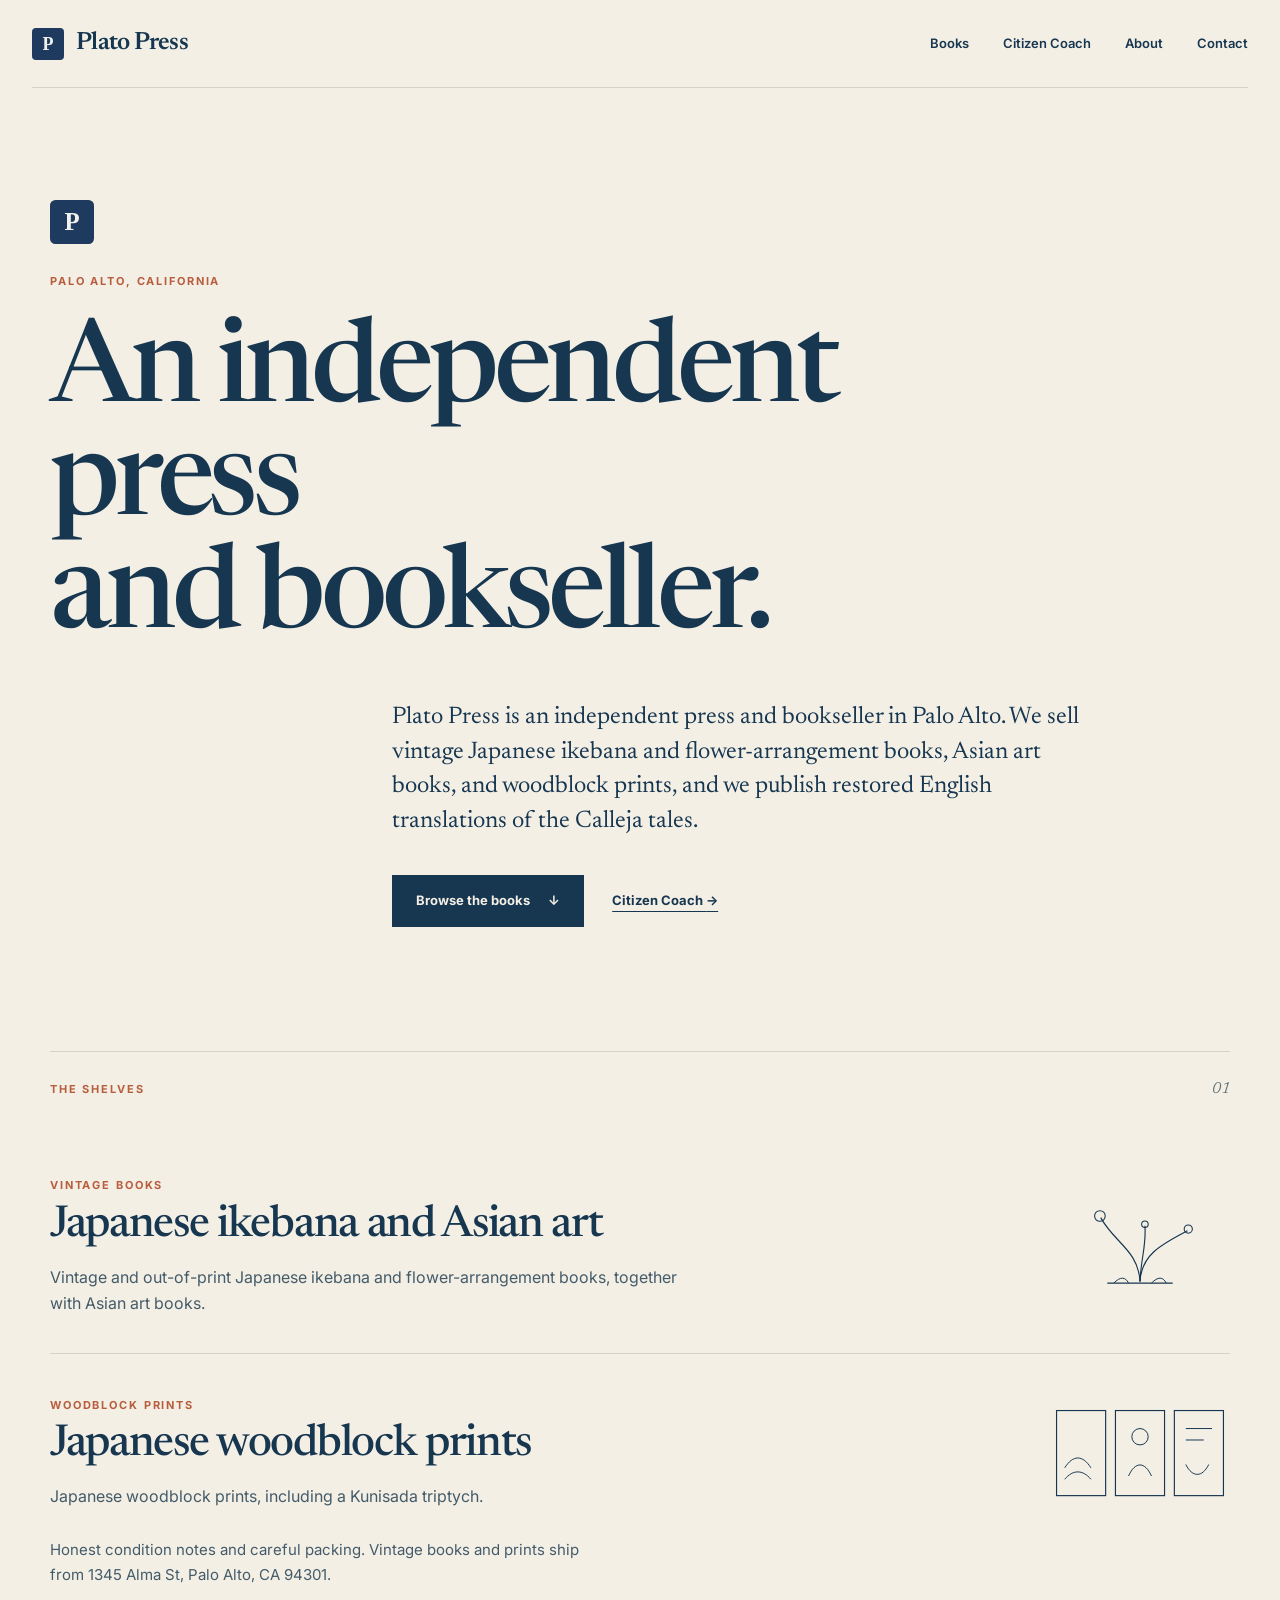
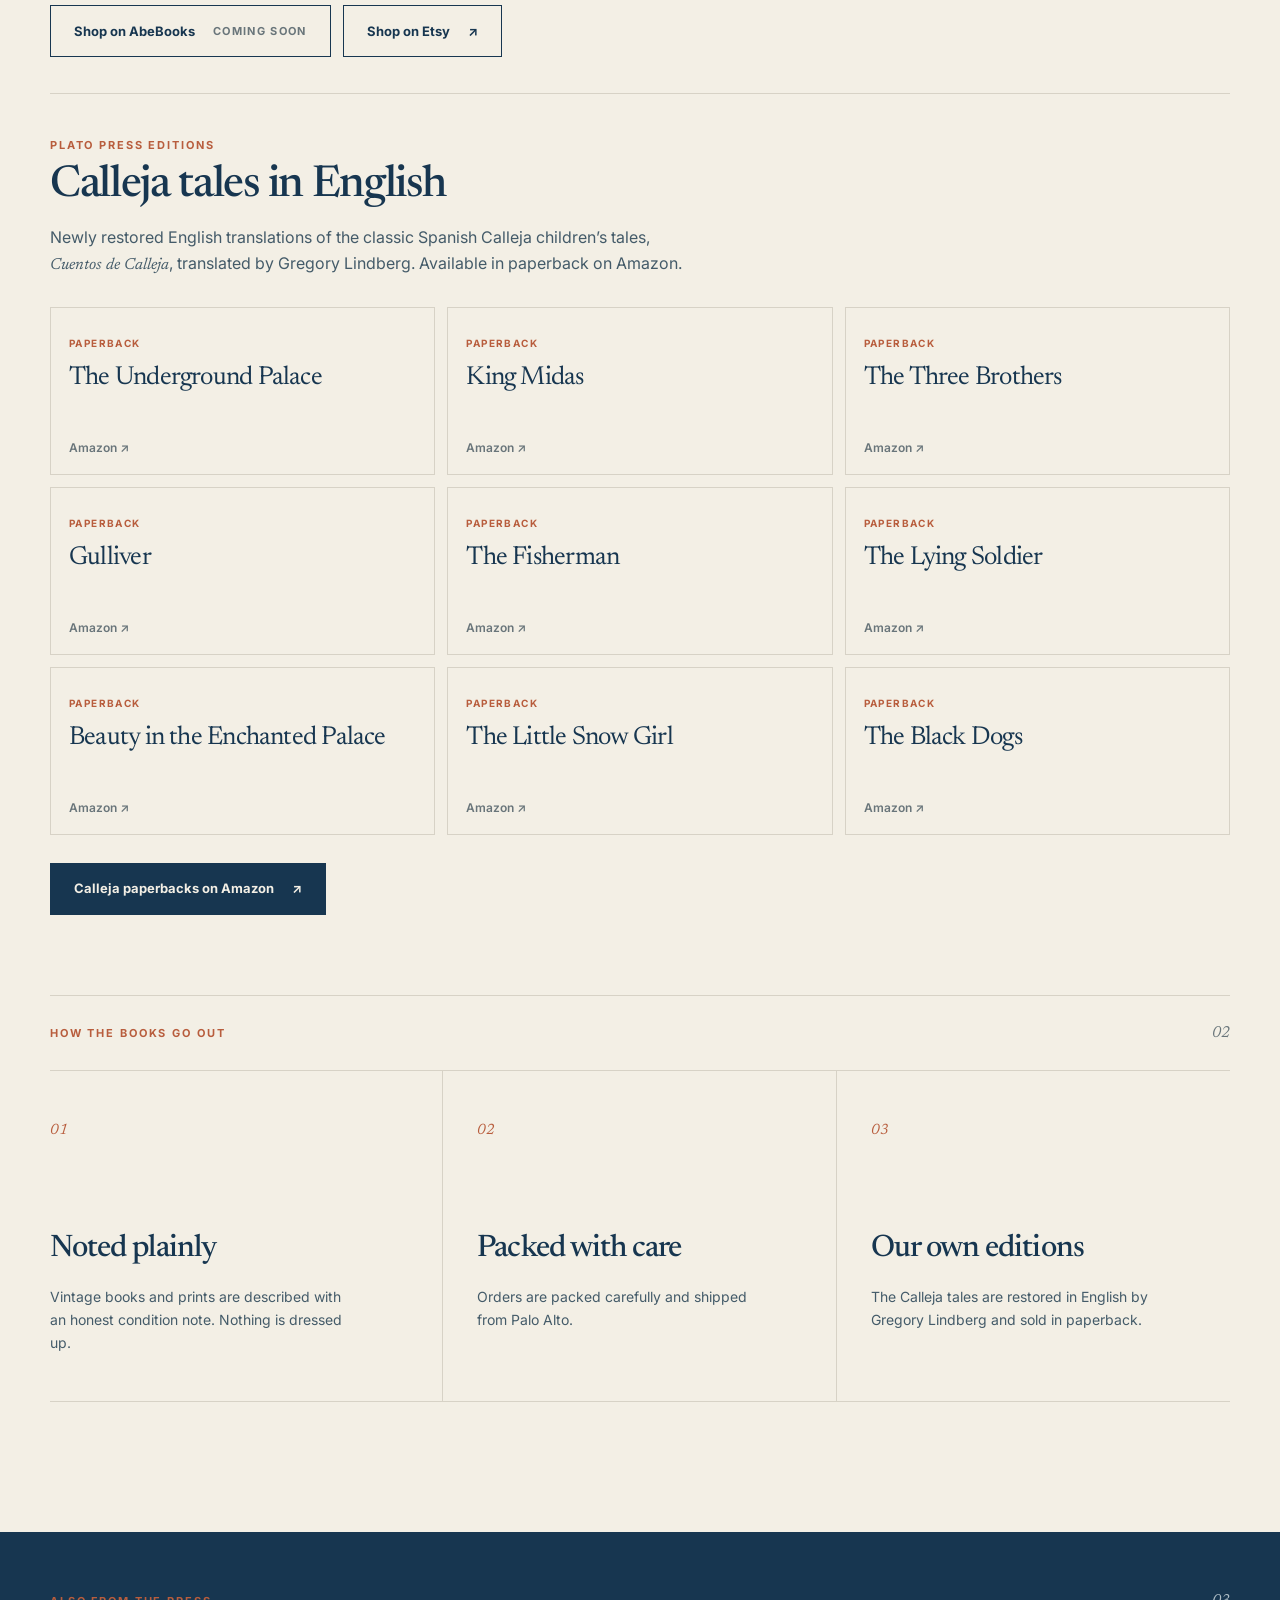
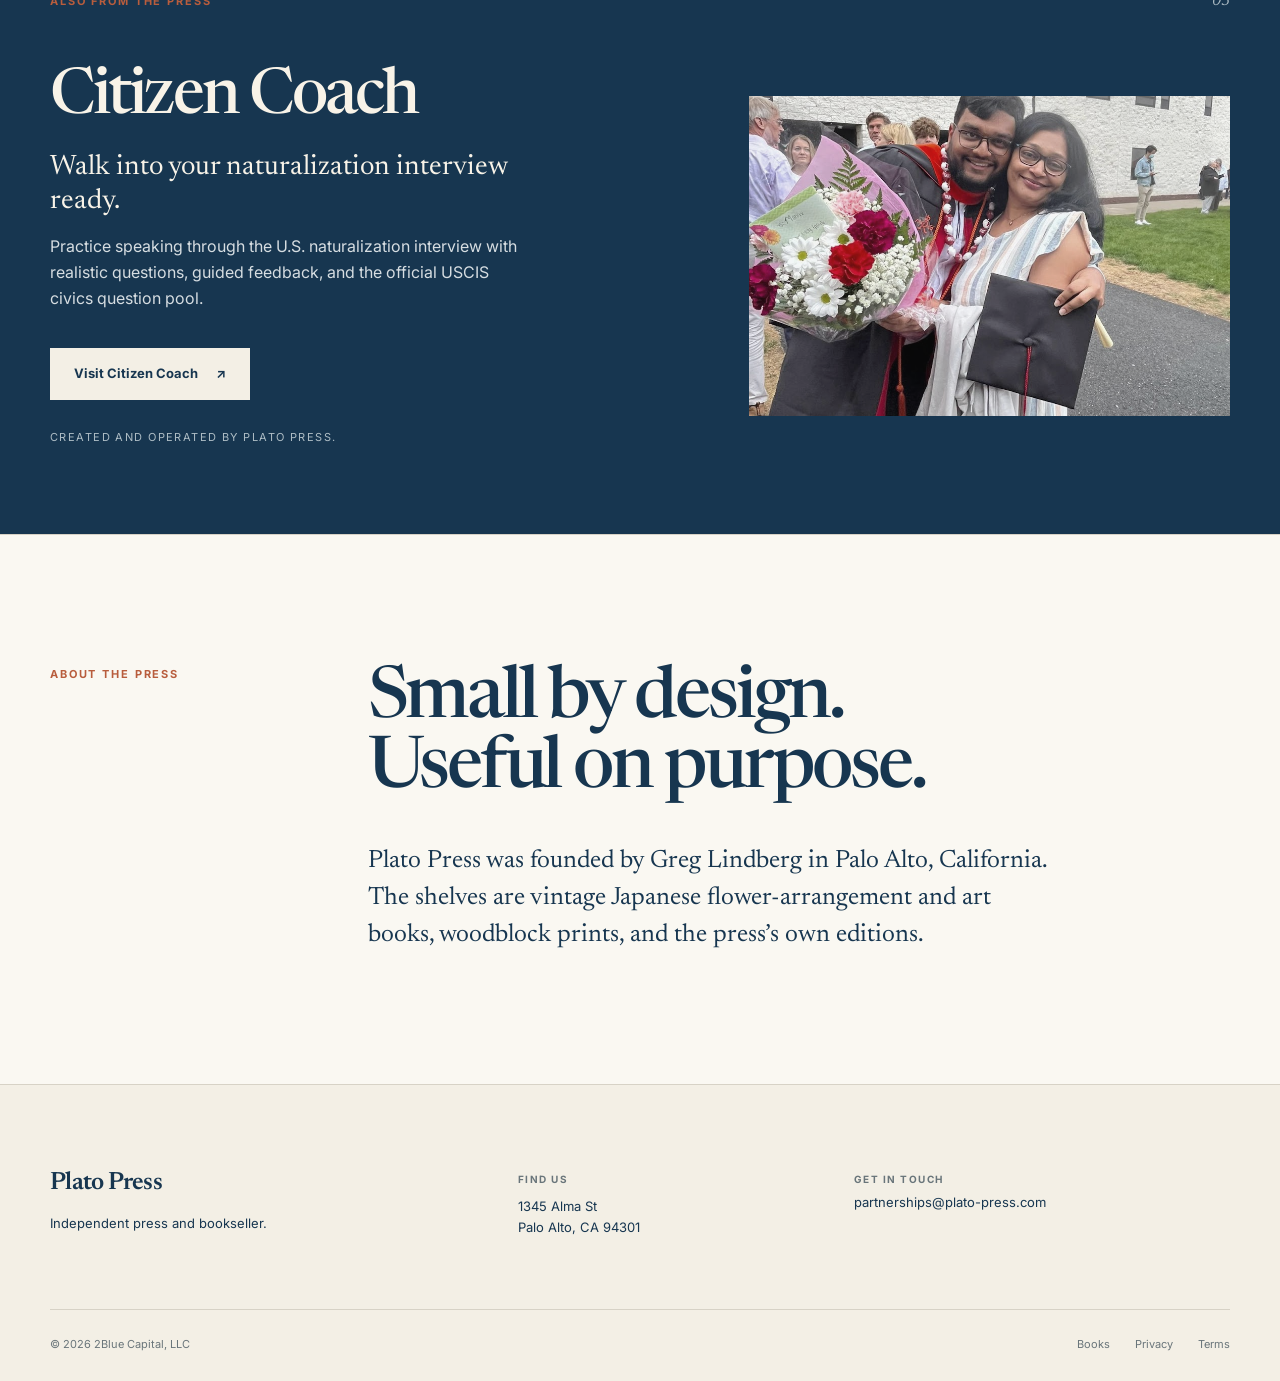
==== commit 4b6db9a5: "Lead the homepage with the press and the books. The catalog of vintage Japanese books, woodblock pri" ====
--- a/index.html
+++ b/index.html
@@ -3,12 +3,12 @@
 <head>
   <meta charset="utf-8" />
   <meta name="viewport" content="width=device-width, initial-scale=1" />
-  <title>Plato Press — Independent press and product studio</title>
-  <meta name="description" content="An independent press and product studio in Palo Alto. Plato Press publishes books, including restored English editions of the Calleja tales, and sells vintage Japanese ikebana and Asian art books and woodblock prints, alongside tools such as Citizen Coach." />
+  <title>Plato Press — Independent press and bookseller</title>
+  <meta name="description" content="Plato Press is an independent press and bookseller in Palo Alto. We sell vintage Japanese ikebana and flower-arrangement books, Asian art books, and woodblock prints, and publish restored English translations of the Calleja tales." />
   <meta name="robots" content="index, follow" />
   <meta property="og:type" content="website" />
-  <meta property="og:title" content="Plato Press — Independent press and product studio" />
-  <meta property="og:description" content="An independent press and product studio in Palo Alto. Plato Press publishes books, including restored English editions of the Calleja tales, and sells vintage Japanese ikebana and Asian art books and woodblock prints, alongside tools such as Citizen Coach." />
+  <meta property="og:title" content="Plato Press — Independent press and bookseller" />
+  <meta property="og:description" content="Plato Press is an independent press and bookseller in Palo Alto. We sell vintage Japanese ikebana and flower-arrangement books, Asian art books, and woodblock prints, and publish restored English translations of the Calleja tales." />
   <meta property="og:url" content="https://www.plato-press.com/" />
   <meta property="og:image" content="https://www.plato-press.com/assets/brand/social-card.png" />
   <meta name="twitter:card" content="summary_large_image" />
@@ -21,11 +21,10 @@
 </head>
 <body>
   <header class="site-header">
-    <a class="wordmark" href="/">Plato Press</a>
+    <a class="brand" href="/"><img src="/favicon.svg" alt="" width="32" height="32" /><span class="wordmark">Plato Press</span></a>
     <nav aria-label="Primary navigation">
-      <a href="#projects">Projects</a>
       <a href="#books">Books</a>
-      <a href="#approach">Approach</a>
+      <a href="#citizen-coach">Citizen Coach</a>
       <a href="#about">About</a>
       <a href="mailto:partnerships@plato-press.com">Contact</a>
     </nav>
@@ -33,126 +32,122 @@
 
   <main>
     <section class="hero shell">
-      <p class="eyebrow">Independent press and product studio · Palo Alto, California</p>
-      <h1>Practical tools for<br />consequential moments.</h1>
-      <p class="hero-copy">Plato Press is an independent press and product studio in Palo Alto, California. We publish and sell books, and we create focused tools that help people learn, decide, and move forward with confidence.</p>
+      <img class="hero-mark" src="/favicon.svg" alt="" width="44" height="44" />
+      <p class="eyebrow">Palo Alto, California</p>
+      <h1>An independent press<br />and bookseller.</h1>
+      <p class="hero-copy">Plato Press is an independent press and bookseller in Palo Alto. We sell vintage Japanese ikebana and flower-arrangement books, Asian art books, and woodblock prints, and we publish restored English translations of the Calleja tales.</p>
       <div class="actions">
-        <a class="button button-dark" href="#projects">Explore our work <span aria-hidden="true">↓</span></a>
-        <a class="text-link" href="#books">Browse books <span aria-hidden="true">→</span></a>
-        <a class="text-link" href="#about">About Plato Press <span aria-hidden="true">→</span></a>
+        <a class="button button-dark" href="#books">Browse the books <span aria-hidden="true">↓</span></a>
+        <a class="text-link" href="#citizen-coach">Citizen Coach <span aria-hidden="true">→</span></a>
       </div>
     </section>
 
-    <section class="feature-section shell" id="projects">
-      <div class="section-heading"><p class="eyebrow">Featured project · Education</p><p class="section-index">01</p></div>
-      <article class="citizen-feature">
-        <div class="feature-copy">
-          <div class="product-mark" aria-hidden="true">C</div>
-          <h2>Citizen Coach</h2>
-          <p class="feature-lede">Walk into your naturalization interview ready.</p>
-          <p>Practice speaking through the U.S. naturalization interview with realistic questions, guided feedback, and the official USCIS civics question pool.</p>
-          <div class="actions product-actions">
-            <a class="button button-cream" href="https://citizen-coach.plato-press.com" rel="noopener">Visit Citizen Coach <span aria-hidden="true">↗</span></a>
+    <section class="catalog shell" id="books">
+      <div class="section-heading"><p class="eyebrow">The shelves</p><p class="section-index">01</p></div>
+
+      <section class="catalog-group" aria-labelledby="vintage-heading">
+        <div class="shelf-row">
+          <div>
+            <p class="eyebrow">Vintage books</p>
+            <h2 class="group-title" id="vintage-heading">Japanese ikebana and Asian art</h2>
+            <p class="group-copy">Vintage and out-of-print Japanese ikebana and flower-arrangement books, together with Asian art books.</p>
           </div>
-          <p class="provenance">Created and operated by Plato Press.</p>
+          <svg class="mark-svg" viewBox="0 0 220 120" fill="none" aria-hidden="true">
+            <path d="M70 104h80" stroke="currentColor" stroke-width="1.4"/>
+            <path d="M78 104c8-8 14-8 18 0M124 104c8-8 14-8 18 0" stroke="currentColor" stroke-width="1.2"/>
+            <path d="M110 102C108 64 78 54 62 24" stroke="currentColor" stroke-width="1.4"/>
+            <path d="M110 102c2-34 28-46 58-62" stroke="currentColor" stroke-width="1.4"/>
+            <path d="M110 102c1-28 8-44 6-68" stroke="currentColor" stroke-width="1.4"/>
+            <circle cx="61" cy="22" r="6.5" stroke="currentColor" stroke-width="1.3"/>
+            <circle cx="169" cy="38" r="5" stroke="currentColor" stroke-width="1.3"/>
+            <circle cx="116" cy="32" r="4" stroke="currentColor" stroke-width="1.3"/>
+          </svg>
         </div>
-        <div class="feature-visual">
-          <img src="/assets/citizen-coach/story.jpg" alt="A Citizen Coach learner and her mother smiling together" />
-          <div class="practice-card"><span>Interview practice</span><strong>What is one right or freedom from the First Amendment?</strong><div><i></i> Ready when you are</div></div>
+      </section>
+
+      <section class="catalog-group" aria-labelledby="prints-heading">
+        <div class="shelf-row">
+          <div>
+            <p class="eyebrow">Woodblock prints</p>
+            <h2 class="group-title" id="prints-heading">Japanese woodblock prints</h2>
+            <p class="group-copy">Japanese woodblock prints, including a Kunisada triptych.</p>
+          </div>
+          <svg class="mark-svg" viewBox="0 0 220 120" fill="none" aria-hidden="true">
+            <rect x="8" y="8" width="60" height="104" stroke="currentColor" stroke-width="1.4"/>
+            <rect x="80" y="8" width="60" height="104" stroke="currentColor" stroke-width="1.4"/>
+            <rect x="152" y="8" width="60" height="104" stroke="currentColor" stroke-width="1.4"/>
+            <path d="M18 78c10-16 22-16 32 0M18 92c10-12 22-12 32 0" stroke="currentColor" stroke-width="1.2"/>
+            <circle cx="110" cy="40" r="10" stroke="currentColor" stroke-width="1.2"/>
+            <path d="M96 88c8-18 20-18 28 0" stroke="currentColor" stroke-width="1.2"/>
+            <path d="M166 30h32M166 44h22M166 74c8 16 20 16 28 0" stroke="currentColor" stroke-width="1.2"/>
+          </svg>
         </div>
-      </article>
+        <div class="shop-block">
+          <p class="shop-note">Honest condition notes and careful packing. Vintage books and prints ship from 1345 Alma St, Palo Alto, CA 94301.</p>
+          <!-- AbeBooks: paste a real https shop URL into data-shop-url when the shop is approved. Leave it empty until then. Do not invent a URL. Etsy is the shop home, not an individual listing. -->
+          <div class="shop-actions">
+            <span class="button button-outline is-soon" data-shop-name="Shop on AbeBooks" data-shop-url="">Shop on AbeBooks<span class="soon">Coming soon</span></span>
+            <a class="button button-outline" href="https://platopressbooks.etsy.com" rel="noopener">Shop on Etsy <span aria-hidden="true">↗</span></a>
+          </div>
+        </div>
+      </section>
+
+      <section class="catalog-group" id="editions" aria-labelledby="editions-heading">
+        <p class="eyebrow">Plato Press editions</p>
+        <h2 class="group-title" id="editions-heading">Calleja tales in English</h2>
+        <p class="group-copy">Newly restored English translations of the classic Spanish Calleja children’s tales, <em>Cuentos de Calleja</em>, translated by Gregory Lindberg. Available in paperback on Amazon.</p>
+        <ul class="edition-grid">
+          <li><a class="edition-card" href="https://www.amazon.com/dp/B0HD5F2XWS" rel="noopener"><span><span class="edition-kicker">Paperback</span><span class="edition-name">The Underground Palace</span></span><span class="edition-go">Amazon ↗</span></a></li>
+          <li><a class="edition-card" href="https://www.amazon.com/dp/B0HH8F7PH7" rel="noopener"><span><span class="edition-kicker">Paperback</span><span class="edition-name">King Midas</span></span><span class="edition-go">Amazon ↗</span></a></li>
+          <li><a class="edition-card" href="https://www.amazon.com/dp/B0HH85KTK1" rel="noopener"><span><span class="edition-kicker">Paperback</span><span class="edition-name">The Three Brothers</span></span><span class="edition-go">Amazon ↗</span></a></li>
+          <li><a class="edition-card" href="https://www.amazon.com/dp/B0HH7V6XHB" rel="noopener"><span><span class="edition-kicker">Paperback</span><span class="edition-name">Gulliver</span></span><span class="edition-go">Amazon ↗</span></a></li>
+          <li><a class="edition-card" href="https://www.amazon.com/dp/B0HH7XQMJG" rel="noopener"><span><span class="edition-kicker">Paperback</span><span class="edition-name">The Fisherman</span></span><span class="edition-go">Amazon ↗</span></a></li>
+          <li><a class="edition-card" href="https://www.amazon.com/dp/B0HH7MKJT9" rel="noopener"><span><span class="edition-kicker">Paperback</span><span class="edition-name">The Lying Soldier</span></span><span class="edition-go">Amazon ↗</span></a></li>
+          <li><a class="edition-card" href="https://www.amazon.com/dp/B0HHYVQQCM" rel="noopener"><span><span class="edition-kicker">Paperback</span><span class="edition-name">Beauty in the Enchanted Palace</span></span><span class="edition-go">Amazon ↗</span></a></li>
+          <li><a class="edition-card" href="https://www.amazon.com/dp/B0HKFKT9XS" rel="noopener"><span><span class="edition-kicker">Paperback</span><span class="edition-name">The Little Snow Girl</span></span><span class="edition-go">Amazon ↗</span></a></li>
+          <li><a class="edition-card" href="https://www.amazon.com/dp/B0HM894PDW" rel="noopener"><span><span class="edition-kicker">Paperback</span><span class="edition-name">The Black Dogs</span></span><span class="edition-go">Amazon ↗</span></a></li>
+        </ul>
+        <p class="editions-all"><a class="button button-dark" href="https://www.amazon.com/s?k=Calleja+Lindberg&amp;i=stripbooks" rel="noopener">Calleja paperbacks on Amazon <span aria-hidden="true">↗</span></a></p>
+      </section>
     </section>
 
-    <section class="books-band" id="books">
-      <div class="shell">
-        <div class="section-heading"><p class="eyebrow">Books</p><p class="section-index">02</p></div>
-        <h2 class="books-title">Books we sell<br />and publish.</h2>
-        <p class="books-lede">Vintage and out-of-print books, Japanese woodblock prints, and editions from the press.</p>
-
-        <section class="catalog-group" aria-labelledby="vintage-heading">
-          <div class="shelf-row">
-            <div>
-              <p class="eyebrow">Vintage books</p>
-              <h3 class="group-title" id="vintage-heading">Japanese ikebana and Asian art</h3>
-              <p class="group-copy">Vintage and out-of-print Japanese ikebana and flower-arrangement books, together with Asian art books.</p>
-            </div>
-            <svg class="mark-svg" viewBox="0 0 220 120" fill="none" aria-hidden="true">
-              <path d="M70 104h80" stroke="currentColor" stroke-width="1.4"/>
-              <path d="M78 104c8-8 14-8 18 0M124 104c8-8 14-8 18 0" stroke="currentColor" stroke-width="1.2"/>
-              <path d="M110 102C108 64 78 54 62 24" stroke="currentColor" stroke-width="1.4"/>
-              <path d="M110 102c2-34 28-46 58-62" stroke="currentColor" stroke-width="1.4"/>
-              <path d="M110 102c1-28 8-44 6-68" stroke="currentColor" stroke-width="1.4"/>
-              <circle cx="61" cy="22" r="6.5" stroke="currentColor" stroke-width="1.3"/>
-              <circle cx="169" cy="38" r="5" stroke="currentColor" stroke-width="1.3"/>
-              <circle cx="116" cy="32" r="4" stroke="currentColor" stroke-width="1.3"/>
-            </svg>
-          </div>
-        </section>
-
-        <section class="catalog-group" aria-labelledby="prints-heading">
-          <div class="shelf-row">
-            <div>
-              <p class="eyebrow">Woodblock prints</p>
-              <h3 class="group-title" id="prints-heading">Japanese woodblock prints</h3>
-              <p class="group-copy">Japanese woodblock prints, including a Kunisada triptych.</p>
-            </div>
-            <svg class="mark-svg" viewBox="0 0 220 120" fill="none" aria-hidden="true">
-              <rect x="8" y="8" width="60" height="104" stroke="currentColor" stroke-width="1.4"/>
-              <rect x="80" y="8" width="60" height="104" stroke="currentColor" stroke-width="1.4"/>
-              <rect x="152" y="8" width="60" height="104" stroke="currentColor" stroke-width="1.4"/>
-              <path d="M18 78c10-16 22-16 32 0M18 92c10-12 22-12 32 0" stroke="currentColor" stroke-width="1.2"/>
-              <circle cx="110" cy="40" r="10" stroke="currentColor" stroke-width="1.2"/>
-              <path d="M96 88c8-18 20-18 28 0" stroke="currentColor" stroke-width="1.2"/>
-              <path d="M166 30h32M166 44h22M166 74c8 16 20 16 28 0" stroke="currentColor" stroke-width="1.2"/>
-            </svg>
-          </div>
-          <div class="shop-block">
-            <p class="shop-note">Honest condition notes and careful packing. Vintage books and prints ship from 1345 Alma St, Palo Alto, CA 94301.</p>
-            <!-- Marketplace buttons. Paste a real https URL into data-shop-url to publish the link. Leave it empty until the shop exists. Do not invent a URL. -->
-            <div class="shop-actions">
-              <span class="button button-outline is-soon" data-shop-name="Shop on AbeBooks" data-shop-url="">Shop on AbeBooks<span class="soon">Coming soon</span></span>
-              <span class="button button-outline is-soon" data-shop-name="Shop on Etsy" data-shop-url="">Shop on Etsy<span class="soon">Coming soon</span></span>
-            </div>
-          </div>
-        </section>
-
-        <section class="catalog-group" aria-labelledby="editions-heading">
-          <p class="eyebrow">Plato Press editions</p>
-          <h3 class="group-title" id="editions-heading">Calleja tales in English</h3>
-          <p class="group-copy">Newly restored English translations of the classic Spanish Calleja children’s tales, <em>Cuentos de Calleja</em>, translated by Gregory Lindberg. Available in paperback on Amazon.</p>
-          <ul class="edition-grid">
-            <li><a class="edition-card" href="https://www.amazon.com/dp/B0HD5F2XWS" rel="noopener"><span><span class="edition-kicker">Paperback</span><span class="edition-name">The Underground Palace</span></span><span class="edition-go">Amazon ↗</span></a></li>
-            <li><a class="edition-card" href="https://www.amazon.com/dp/B0HH8F7PH7" rel="noopener"><span><span class="edition-kicker">Paperback</span><span class="edition-name">King Midas</span></span><span class="edition-go">Amazon ↗</span></a></li>
-            <li><a class="edition-card" href="https://www.amazon.com/dp/B0HH85KTK1" rel="noopener"><span><span class="edition-kicker">Paperback</span><span class="edition-name">The Three Brothers</span></span><span class="edition-go">Amazon ↗</span></a></li>
-            <li><a class="edition-card" href="https://www.amazon.com/dp/B0HH7V6XHB" rel="noopener"><span><span class="edition-kicker">Paperback</span><span class="edition-name">Gulliver</span></span><span class="edition-go">Amazon ↗</span></a></li>
-            <li><a class="edition-card" href="https://www.amazon.com/dp/B0HH7XQMJG" rel="noopener"><span><span class="edition-kicker">Paperback</span><span class="edition-name">The Fisherman</span></span><span class="edition-go">Amazon ↗</span></a></li>
-            <li><a class="edition-card" href="https://www.amazon.com/dp/B0HH7MKJT9" rel="noopener"><span><span class="edition-kicker">Paperback</span><span class="edition-name">The Lying Soldier</span></span><span class="edition-go">Amazon ↗</span></a></li>
-            <li><a class="edition-card" href="https://www.amazon.com/dp/B0HHYVQQCM" rel="noopener"><span><span class="edition-kicker">Paperback</span><span class="edition-name">Beauty in the Enchanted Palace</span></span><span class="edition-go">Amazon ↗</span></a></li>
-            <li><a class="edition-card" href="https://www.amazon.com/dp/B0HKFKT9XS" rel="noopener"><span><span class="edition-kicker">Paperback</span><span class="edition-name">The Little Snow Girl</span></span><span class="edition-go">Amazon ↗</span></a></li>
-            <li><a class="edition-card" href="https://www.amazon.com/dp/B0HM894PDW" rel="noopener"><span><span class="edition-kicker">Paperback</span><span class="edition-name">The Black Dogs</span></span><span class="edition-go">Amazon ↗</span></a></li>
-          </ul>
-          <p class="editions-all"><a class="button button-dark" href="https://www.amazon.com/s?k=Calleja+Lindberg&amp;i=stripbooks" rel="noopener">Calleja paperbacks on Amazon <span aria-hidden="true">↗</span></a></p>
-        </section>
+    <section class="principles shell" id="approach">
+      <div class="section-heading"><p class="eyebrow">How the books go out</p><p class="section-index">02</p></div>
+      <div class="principle-grid">
+        <article><span>01</span><h3>Noted plainly</h3><p>Vintage books and prints are described with an honest condition note. Nothing is dressed up.</p></article>
+        <article><span>02</span><h3>Packed with care</h3><p>Orders are packed carefully and shipped from Palo Alto.</p></article>
+        <article><span>03</span><h3>Our own editions</h3><p>The Calleja tales are restored in English by Gregory Lindberg and sold in paperback.</p></article>
       </div>
     </section>
 
-    <section class="principles shell" id="approach">
-      <div class="section-heading"><p class="eyebrow">Our approach</p><p class="section-index">03</p></div>
-      <div class="principle-grid">
-        <article><span>01</span><h3>Clear by default</h3><p>We reduce complicated processes to understandable next steps, without hiding the details that matter.</p></article>
-        <article><span>02</span><h3>Built for real moments</h3><p>Our products start with a specific human need—not a technology looking for somewhere to be used.</p></article>
-        <article><span>03</span><h3>Privacy considered</h3><p>We collect only what a useful product requires and explain important data choices in plain language.</p></article>
+    <section class="app-note" id="citizen-coach">
+      <div class="shell">
+        <div class="section-heading"><p class="eyebrow">Also from the press</p><p class="section-index">03</p></div>
+        <article class="app-row">
+          <div class="app-copy">
+            <h2>Citizen Coach</h2>
+            <p class="app-lede">Walk into your naturalization interview ready.</p>
+            <p>Practice speaking through the U.S. naturalization interview with realistic questions, guided feedback, and the official USCIS civics question pool.</p>
+            <div class="actions">
+              <a class="button button-cream" href="https://citizen-coach.plato-press.com" rel="noopener">Visit Citizen Coach <span aria-hidden="true">↗</span></a>
+            </div>
+            <p class="app-provenance">Created and operated by Plato Press.</p>
+          </div>
+          <div class="app-visual">
+            <img src="/assets/citizen-coach/story.jpg" alt="A Citizen Coach learner and her mother smiling together" />
+          </div>
+        </article>
       </div>
     </section>
 
     <section class="studio-statement" id="about">
-      <div class="shell statement-grid"><p class="eyebrow">How we work</p><div><h2>Small by design.<br />Useful on purpose.</h2><p>Plato Press publishes books and develops small, purpose-built products for consequential moments. Our work favors clarity, privacy, and usefulness over engagement for its own sake. Plato Press was founded by Greg Lindberg in Palo Alto, California.</p></div></div>
+      <div class="shell statement-grid"><p class="eyebrow">About the press</p><div><h2>Small by design.<br />Useful on purpose.</h2><p>Plato Press was founded by Greg Lindberg in Palo Alto, California. The shelves are vintage Japanese flower-arrangement and art books, woodblock prints, and the press’s own editions.</p></div></div>
     </section>
   </main>
 
   <footer>
     <div class="shell footer-grid">
-      <div><p class="wordmark">Plato Press</p><p>Independent press and product studio.</p></div>
+      <div><p class="wordmark">Plato Press</p><p>Independent press and bookseller.</p></div>
       <div><p class="footer-label">Find us</p><address>1345 Alma St<br />Palo Alto, CA 94301</address></div>
       <div><p class="footer-label">Get in touch</p><a href="mailto:partnerships@plato-press.com">partnerships@plato-press.com</a></div>
     </div>
--- a/style.css
+++ b/style.css
@@ -31,4 +31,5 @@
 .editions-all{margin:28px 0 0}
 @media(max-width:980px){.edition-grid{grid-template-columns:1fr 1fr}}
 @media(max-width:900px){.site-header{flex-wrap:wrap;align-items:flex-end;row-gap:8px;height:auto;padding:14px 0}nav{flex-wrap:wrap;gap:12px 16px}}
-@media(max-width:760px){.books-page{padding-top:36px}.books-lede{font-size:21px}.shelf-row{grid-template-columns:1fr;gap:8px}.mark-svg{justify-self:start;margin-bottom:8px}.edition-grid{grid-template-columns:1fr}.edition-name{font-size:28px}.shop-actions .button{width:100%;height:auto;flex-wrap:wrap;justify-content:center;row-gap:4px;padding:14px 18px}}
+.brand{display:inline-flex;align-items:center;gap:12px;color:inherit;text-decoration:none}.brand img{width:32px;height:32px;display:block}.hero-mark{width:44px;height:44px;display:block;margin:0 0 28px}.catalog{padding-bottom:72px}.catalog .section-heading+.catalog-group{border-top:0;margin-top:8px}.app-note{background:var(--navy);color:#f8f3e8}.app-note .section-heading{border-top:0;padding-top:56px}.app-note .section-index{color:#aebdc5}.app-row{display:grid;grid-template-columns:1.15fr .85fr;gap:48px;align-items:center;padding:28px 0 88px}.app-copy h2{font-size:clamp(42px,5vw,68px)}.app-lede{margin:22px 0 14px;max-width:460px;font-family:Newsreader,Georgia,serif;font-size:28px;line-height:1.2}.app-copy>p:not(.app-lede):not(.app-provenance){max-width:480px;margin:0;color:#d6dde1}.app-provenance{margin:28px 0 0;font-size:11px;letter-spacing:.13em;text-transform:uppercase;color:#aebdc5}.app-visual{min-height:0}.app-visual img{display:block;width:100%;height:320px;object-fit:cover;filter:saturate(.76) contrast(.94)}.crosslink{margin:36px 0 0;font-size:14px;font-weight:600}.crosslink a{text-underline-offset:4px}
+@media(max-width:760px){.books-page{padding-top:36px}.books-lede{font-size:21px}.shelf-row{grid-template-columns:1fr;gap:8px}.mark-svg{justify-self:start;margin-bottom:8px}.edition-grid{grid-template-columns:1fr}.edition-name{font-size:28px}.shop-actions .button{width:100%;height:auto;flex-wrap:wrap;justify-content:center;row-gap:4px;padding:14px 18px}.app-row{grid-template-columns:1fr;gap:28px;padding-bottom:56px}.app-visual img{height:220px}.app-lede{font-size:22px}}
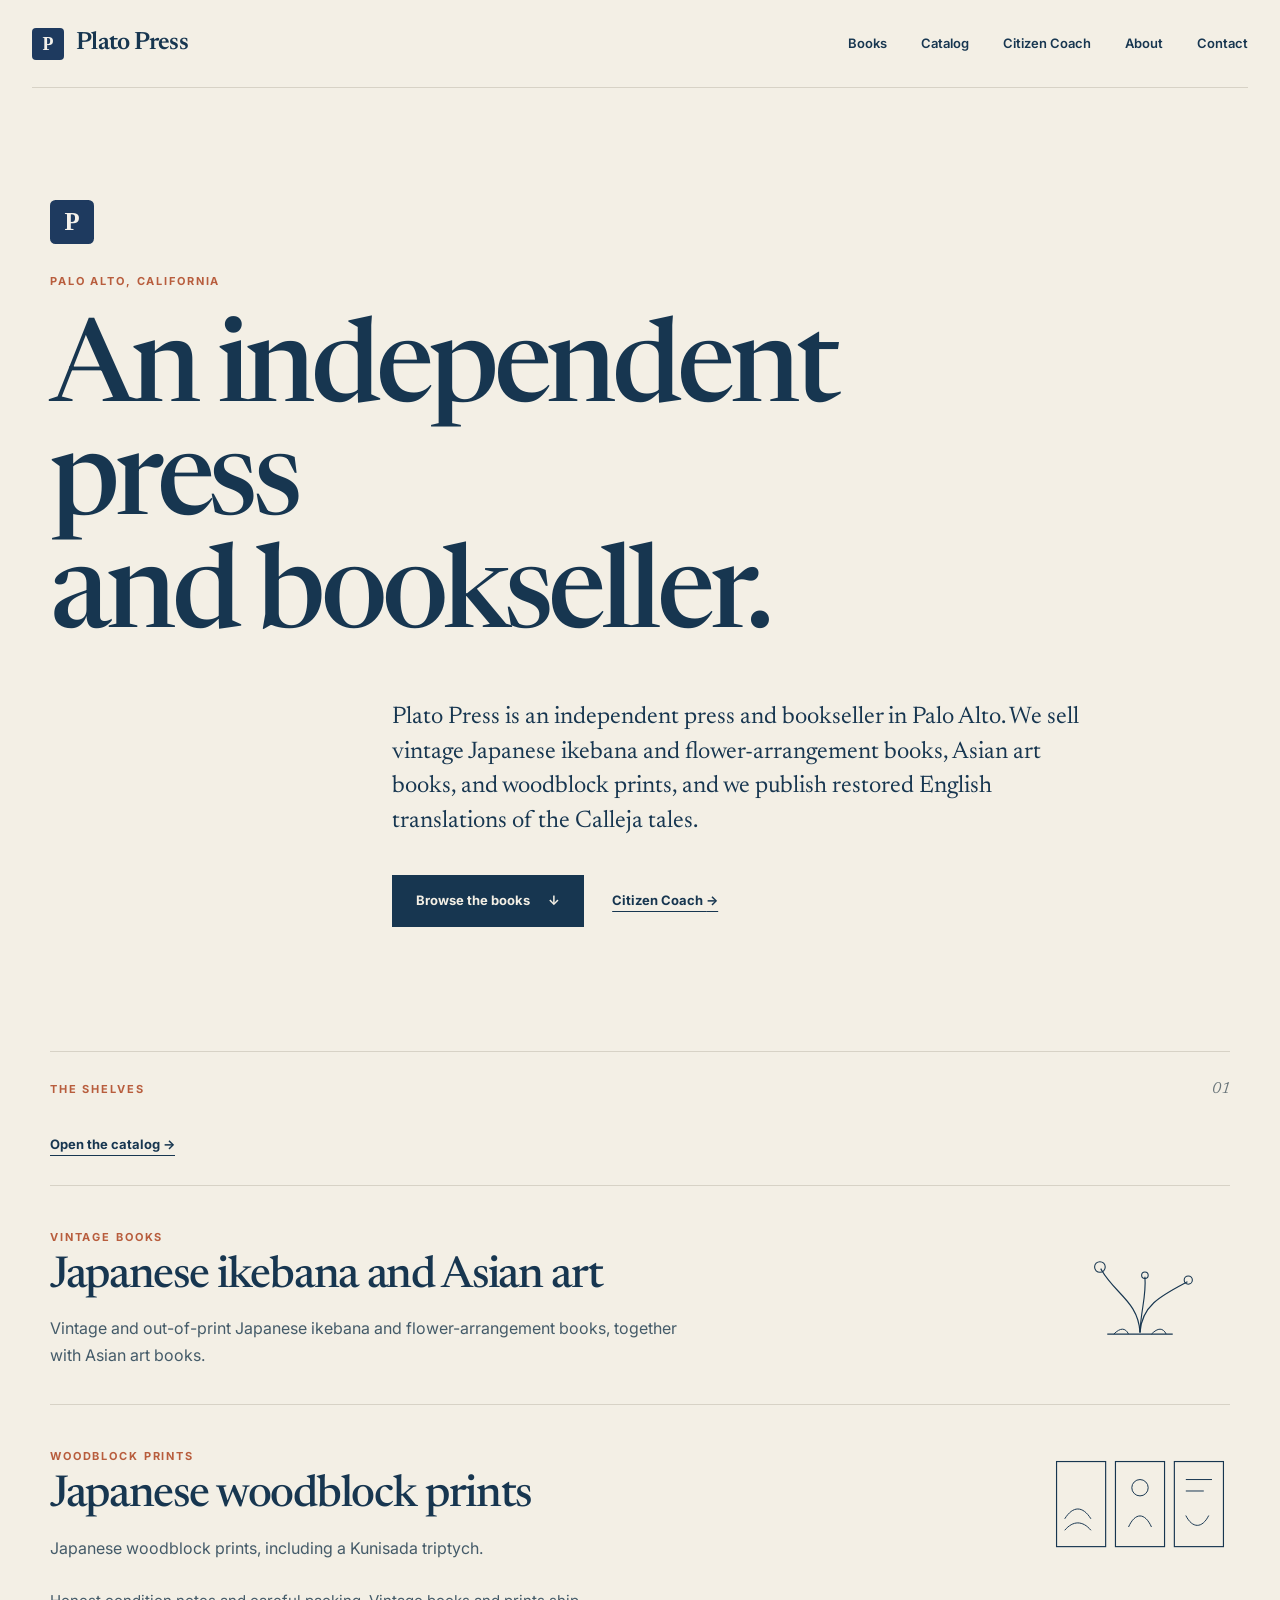
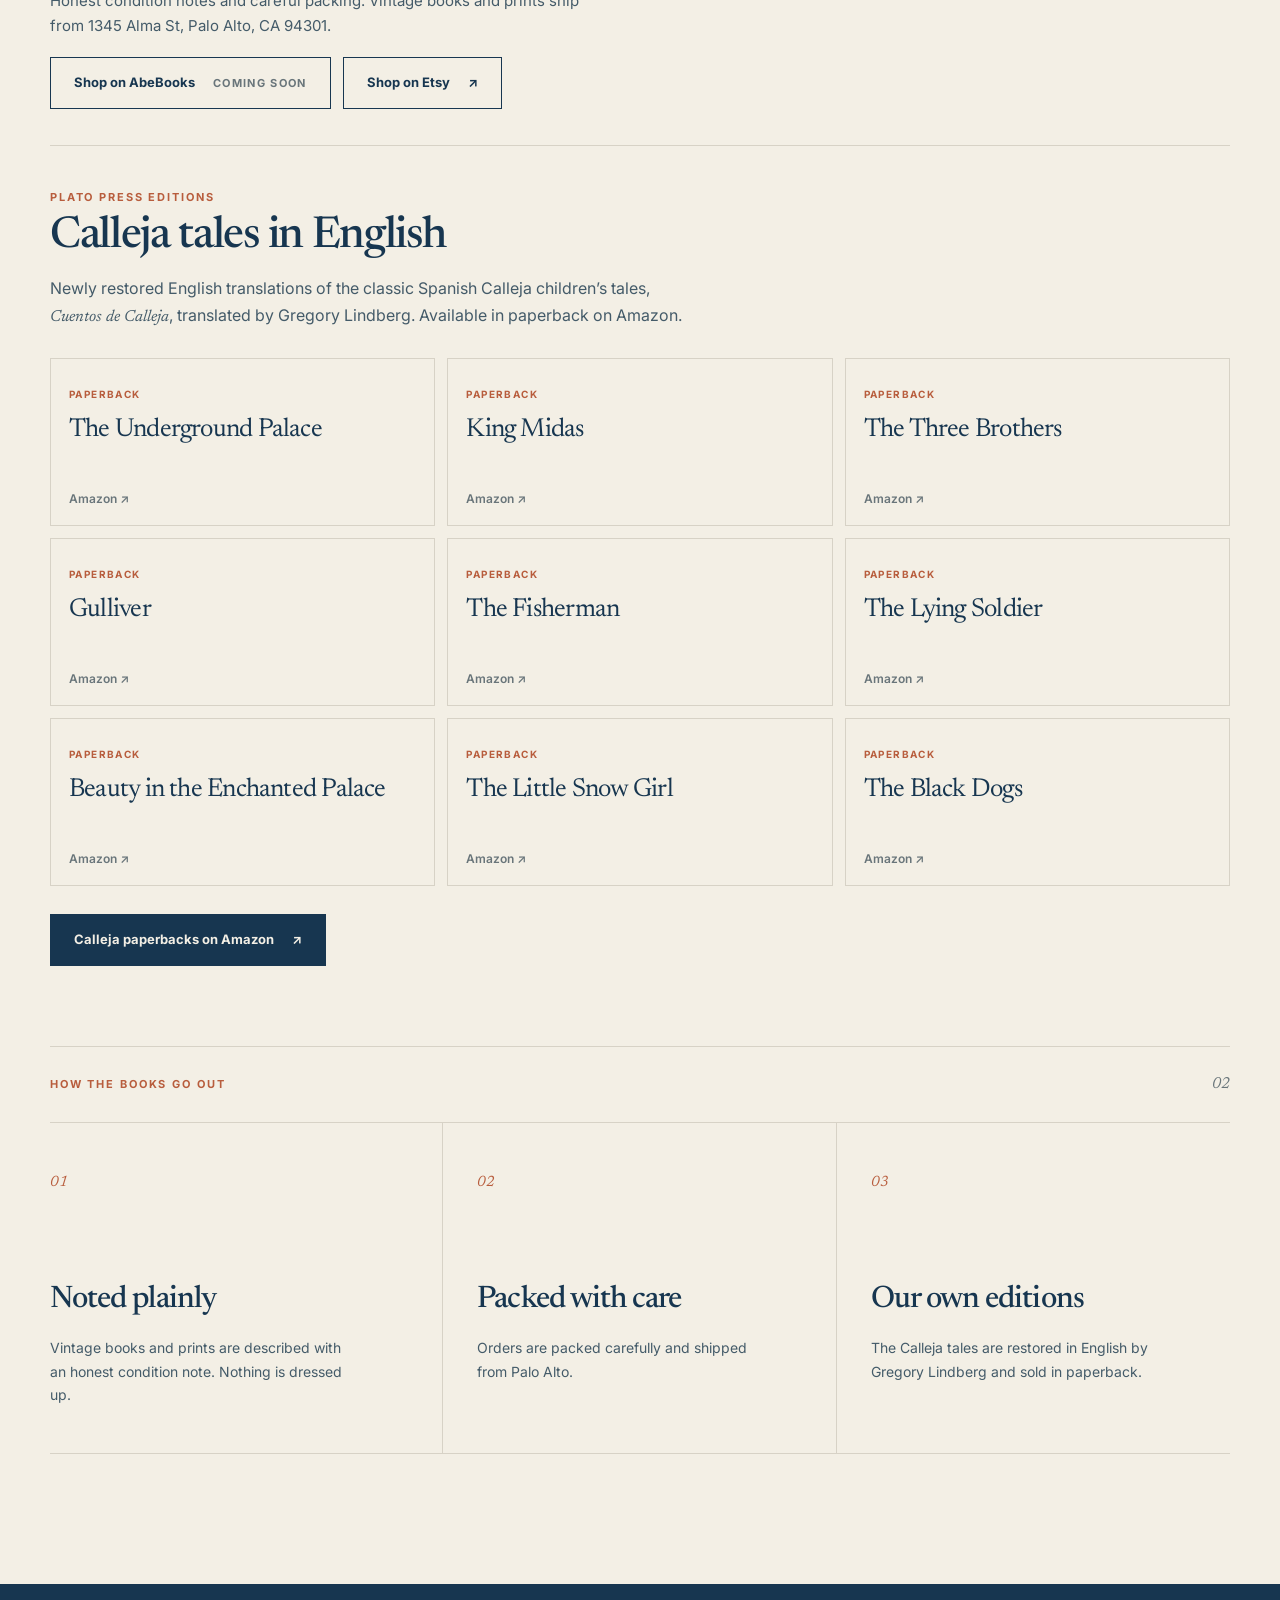
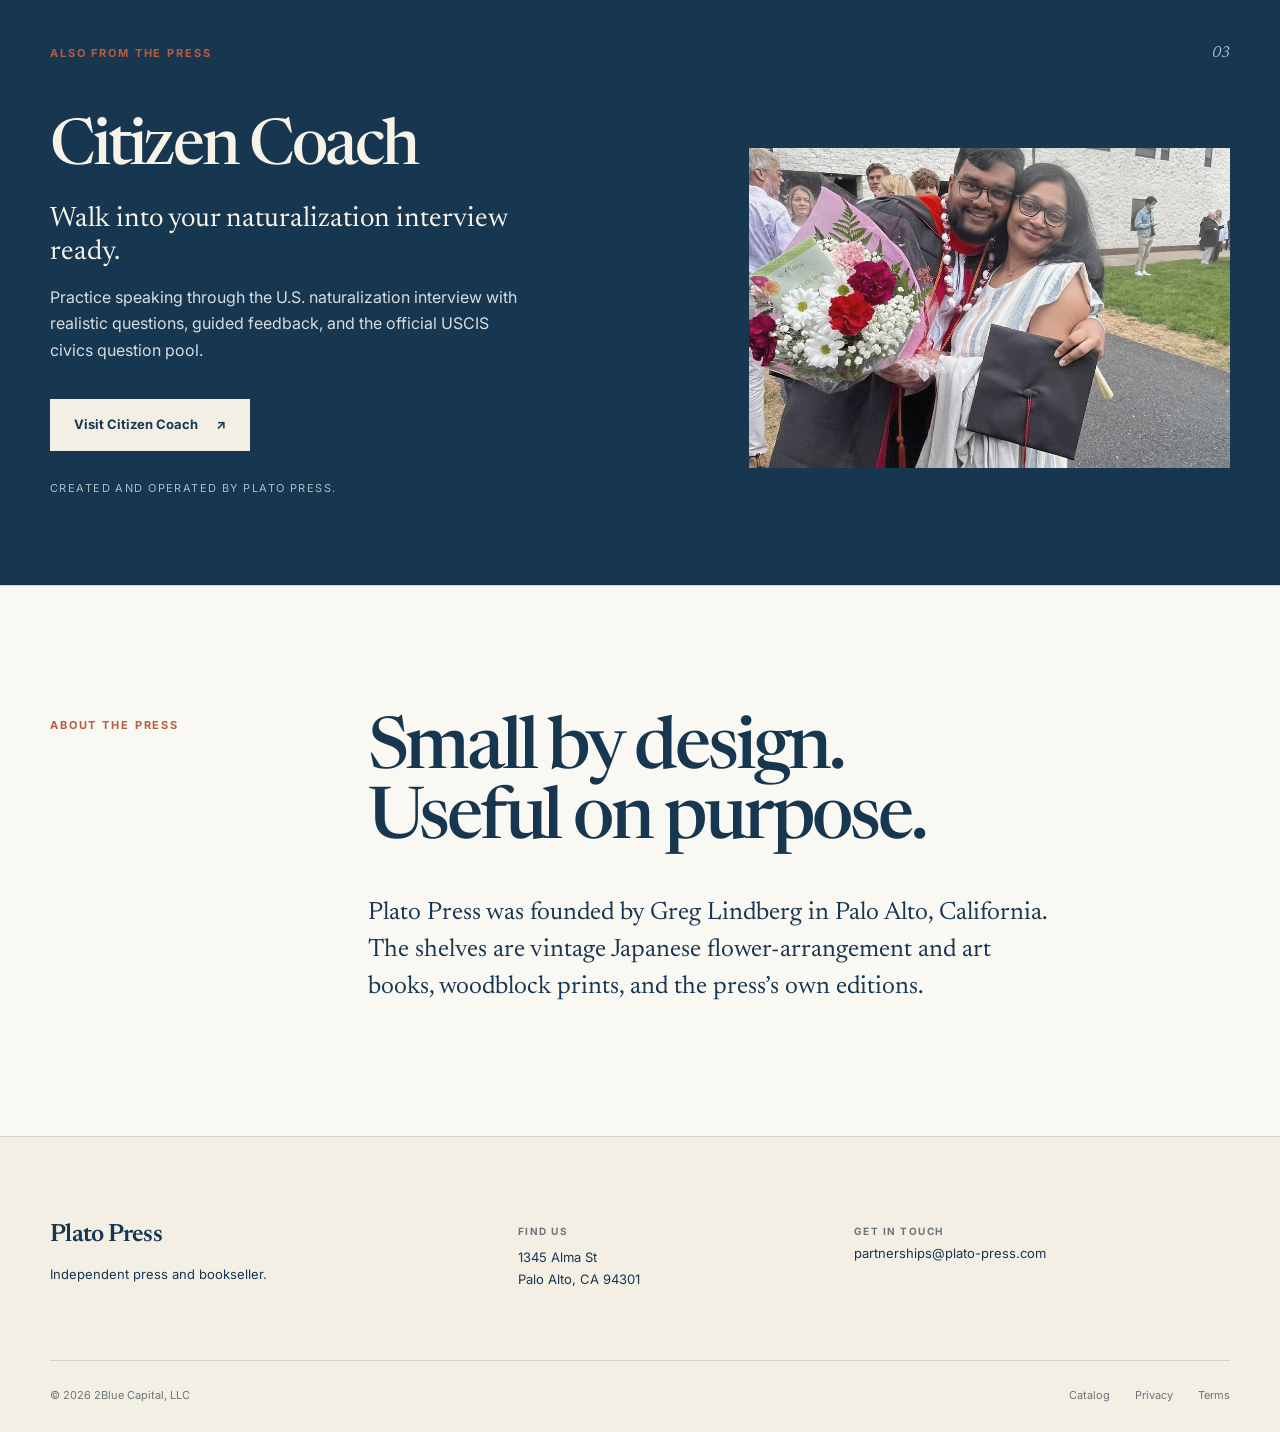
==== commit 888e7429: "Add a catalog of the books that are actually listed. /books/ now has the four Etsy flower-arrangemen" ====
--- a/index.html
+++ b/index.html
@@ -24,6 +24,7 @@
     <a class="brand" href="/"><img src="/favicon.svg" alt="" width="32" height="32" /><span class="wordmark">Plato Press</span></a>
     <nav aria-label="Primary navigation">
       <a href="#books">Books</a>
+      <a href="/books/">Catalog</a>
       <a href="#citizen-coach">Citizen Coach</a>
       <a href="#about">About</a>
       <a href="mailto:partnerships@plato-press.com">Contact</a>
@@ -44,6 +45,7 @@
 
     <section class="catalog shell" id="books">
       <div class="section-heading"><p class="eyebrow">The shelves</p><p class="section-index">01</p></div>
+      <p class="catalog-jump"><a class="text-link" href="/books/">Open the catalog <span aria-hidden="true">→</span></a></p>
 
       <section class="catalog-group" aria-labelledby="vintage-heading">
         <div class="shelf-row">
@@ -151,7 +153,7 @@
       <div><p class="footer-label">Find us</p><address>1345 Alma St<br />Palo Alto, CA 94301</address></div>
       <div><p class="footer-label">Get in touch</p><a href="mailto:partnerships@plato-press.com">partnerships@plato-press.com</a></div>
     </div>
-    <div class="shell footer-bottom"><p>© 2026 2Blue Capital, LLC</p><div><a href="/books/">Books</a><a href="/privacy/">Privacy</a><a href="/terms/">Terms</a></div></div>
+    <div class="shell footer-bottom"><p>© 2026 2Blue Capital, LLC</p><div><a href="/books/">Catalog</a><a href="/privacy/">Privacy</a><a href="/terms/">Terms</a></div></div>
   </footer>
   <script src="/shop-links.js"></script>
 </body>
--- a/style.css
+++ b/style.css
@@ -26,7 +26,7 @@
 .edition-card:hover{border-color:var(--navy)}
 .edition-kicker{color:var(--accent);font-size:10px;font-weight:700;letter-spacing:.14em;text-transform:uppercase}
 .edition-name{display:block;margin-top:10px;font-family:Newsreader,Georgia,serif;font-size:26px;line-height:1.15;letter-spacing:-.03em}
-.edition-go{color:var(--muted);font-size:12px;font-weight:600}
+.edition-go{color:var(--muted);font-size:12px;font-weight:600}.edition-meta{display:block;margin-top:10px;color:#445b69;font-size:14px;font-weight:400;line-height:1.45;letter-spacing:0;text-transform:none}.edition-price{color:var(--navy);font-size:13px;font-weight:700;letter-spacing:.02em}.shop-grid{grid-template-columns:1fr 1fr}.catalog-jump{margin:4px 0 0}
 .edition-card:hover .edition-go{color:var(--accent)}
 .editions-all{margin:28px 0 0}
 @media(max-width:980px){.edition-grid{grid-template-columns:1fr 1fr}}
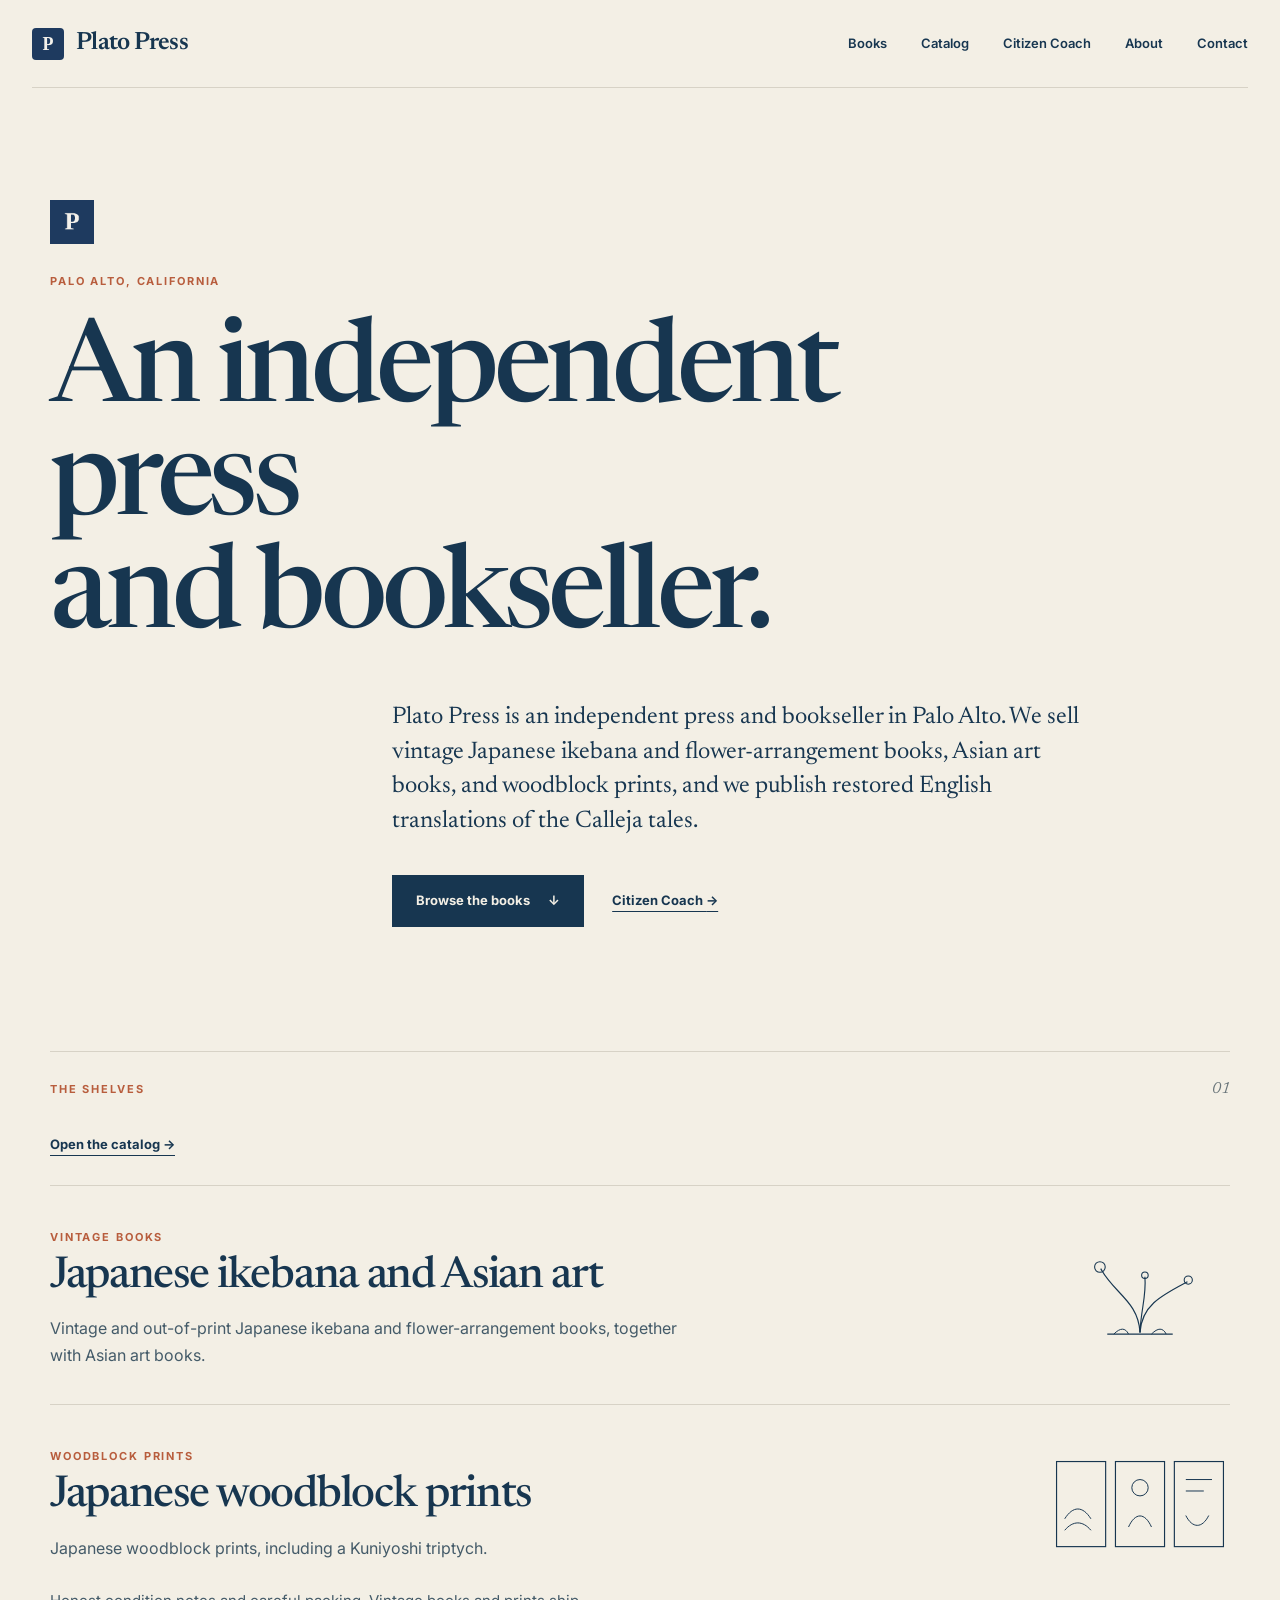
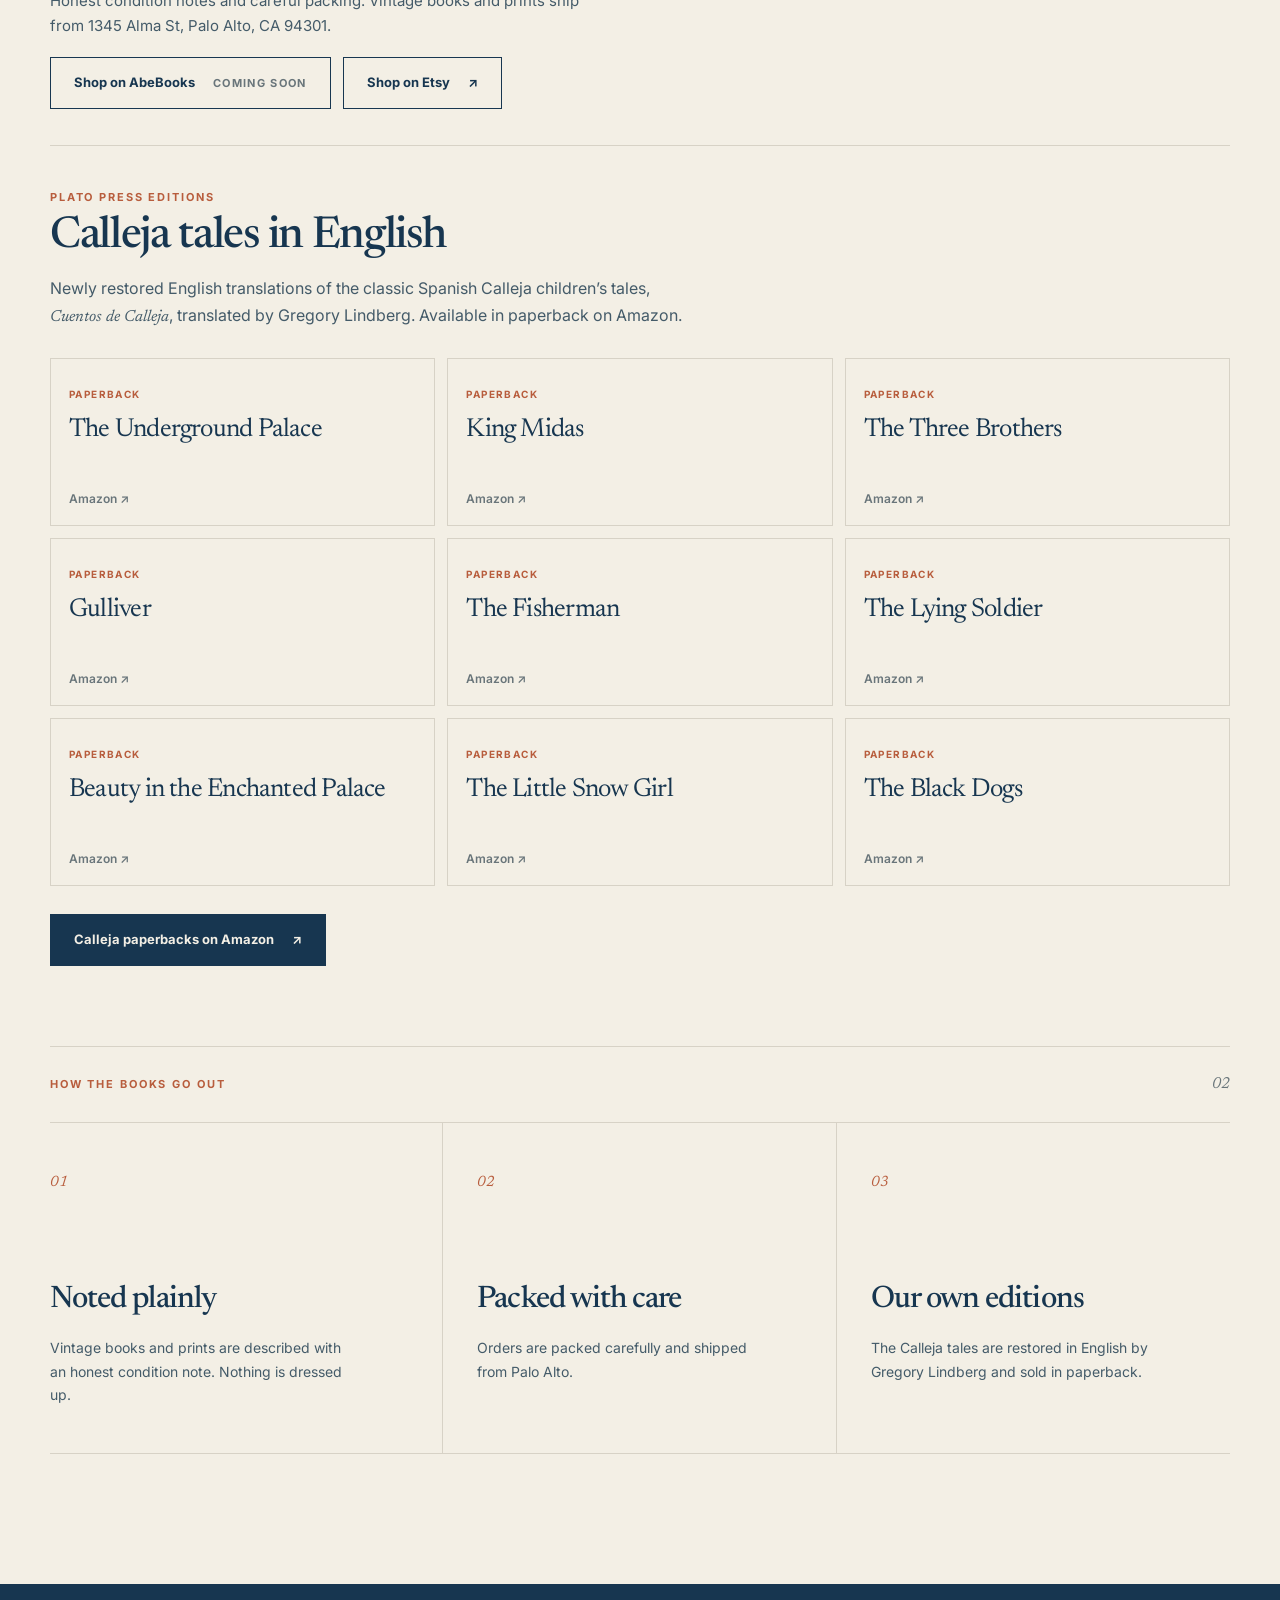
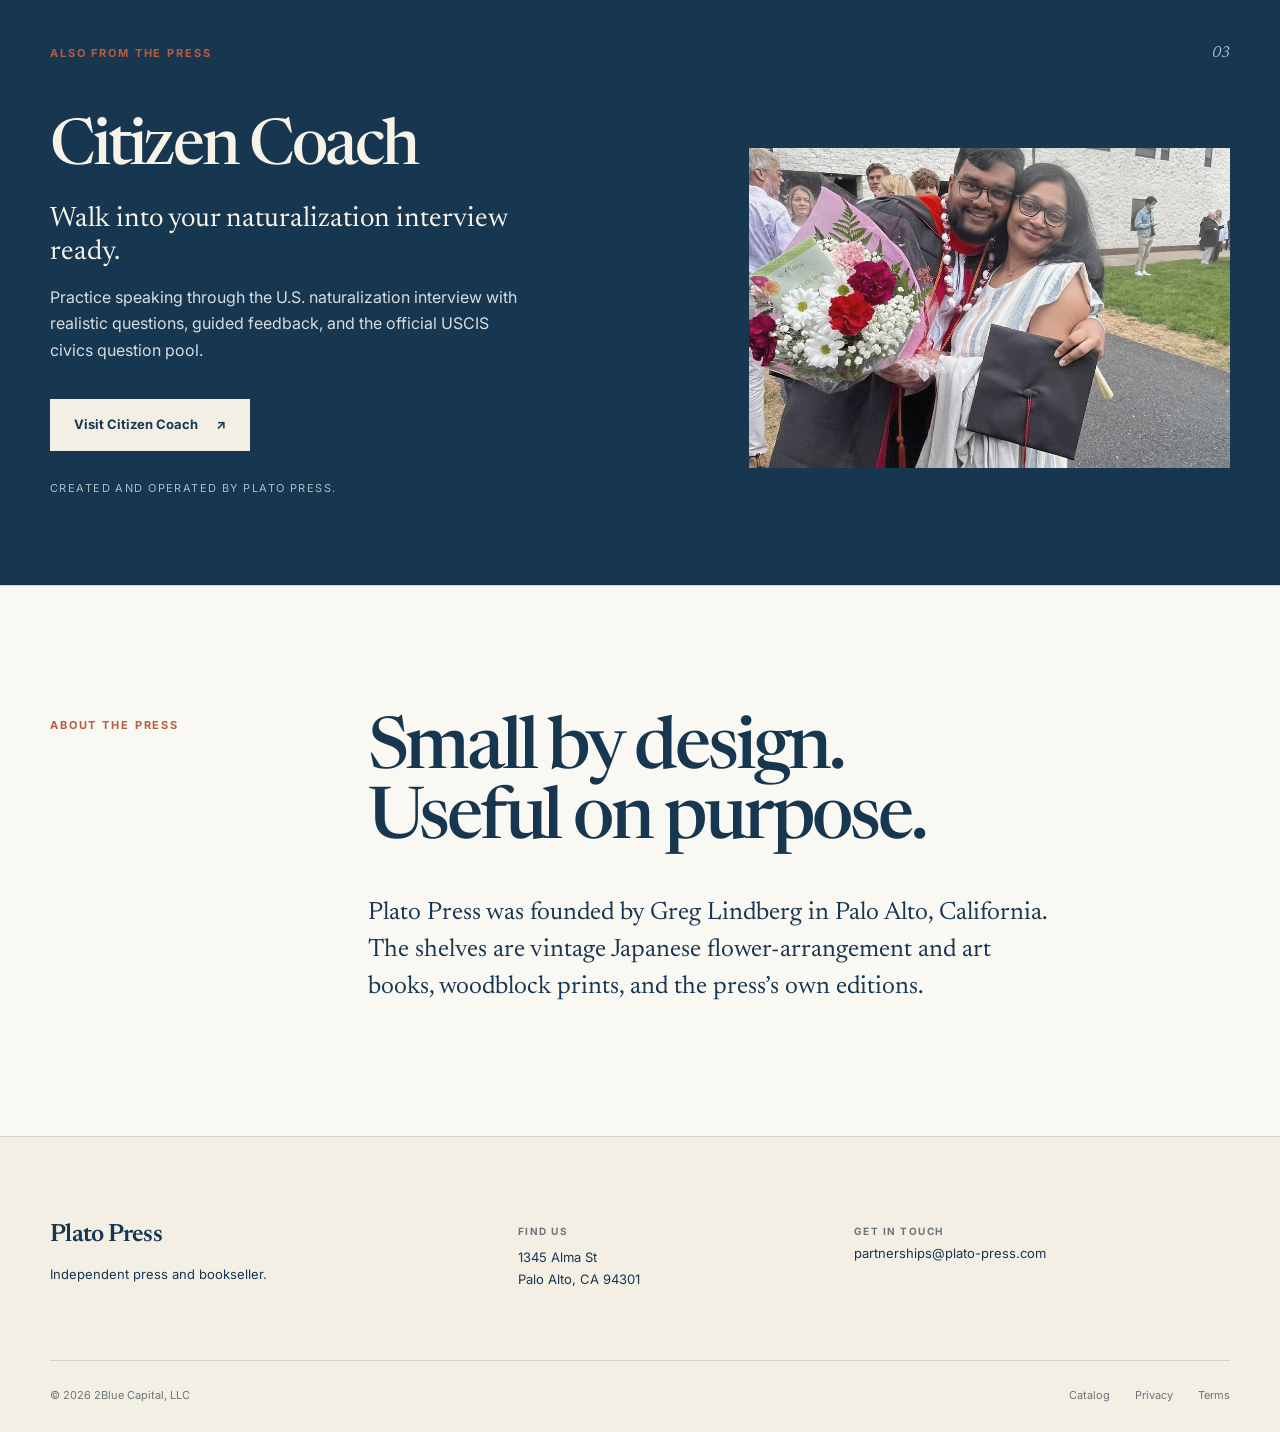
==== commit 60eefe4c: "Prepare 34-title catalog preview with approved covers and branding" ====
--- a/index.html
+++ b/index.html
@@ -33,7 +33,7 @@
 
   <main>
     <section class="hero shell">
-      <img class="hero-mark" src="/favicon.svg" alt="" width="44" height="44" />
+      <img class="hero-mark" src="/assets/brand/p-mark-navy-cream.svg" alt="" width="44" height="44" />
       <p class="eyebrow">Palo Alto, California</p>
       <h1>An independent press<br />and bookseller.</h1>
       <p class="hero-copy">Plato Press is an independent press and bookseller in Palo Alto. We sell vintage Japanese ikebana and flower-arrangement books, Asian art books, and woodblock prints, and we publish restored English translations of the Calleja tales.</p>
@@ -72,7 +72,7 @@
           <div>
             <p class="eyebrow">Woodblock prints</p>
             <h2 class="group-title" id="prints-heading">Japanese woodblock prints</h2>
-            <p class="group-copy">Japanese woodblock prints, including a Kunisada triptych.</p>
+            <p class="group-copy">Japanese woodblock prints, including a Kuniyoshi triptych.</p>
           </div>
           <svg class="mark-svg" viewBox="0 0 220 120" fill="none" aria-hidden="true">
             <rect x="8" y="8" width="60" height="104" stroke="currentColor" stroke-width="1.4"/>
--- a/style.css
+++ b/style.css
@@ -33,3 +33,26 @@
 @media(max-width:900px){.site-header{flex-wrap:wrap;align-items:flex-end;row-gap:8px;height:auto;padding:14px 0}nav{flex-wrap:wrap;gap:12px 16px}}
 .brand{display:inline-flex;align-items:center;gap:12px;color:inherit;text-decoration:none}.brand img{width:32px;height:32px;display:block}.hero-mark{width:44px;height:44px;display:block;margin:0 0 28px}.catalog{padding-bottom:72px}.catalog .section-heading+.catalog-group{border-top:0;margin-top:8px}.app-note{background:var(--navy);color:#f8f3e8}.app-note .section-heading{border-top:0;padding-top:56px}.app-note .section-index{color:#aebdc5}.app-row{display:grid;grid-template-columns:1.15fr .85fr;gap:48px;align-items:center;padding:28px 0 88px}.app-copy h2{font-size:clamp(42px,5vw,68px)}.app-lede{margin:22px 0 14px;max-width:460px;font-family:Newsreader,Georgia,serif;font-size:28px;line-height:1.2}.app-copy>p:not(.app-lede):not(.app-provenance){max-width:480px;margin:0;color:#d6dde1}.app-provenance{margin:28px 0 0;font-size:11px;letter-spacing:.13em;text-transform:uppercase;color:#aebdc5}.app-visual{min-height:0}.app-visual img{display:block;width:100%;height:320px;object-fit:cover;filter:saturate(.76) contrast(.94)}.crosslink{margin:36px 0 0;font-size:14px;font-weight:600}.crosslink a{text-underline-offset:4px}
 @media(max-width:760px){.books-page{padding-top:36px}.books-lede{font-size:21px}.shelf-row{grid-template-columns:1fr;gap:8px}.mark-svg{justify-self:start;margin-bottom:8px}.edition-grid{grid-template-columns:1fr}.edition-name{font-size:28px}.shop-actions .button{width:100%;height:auto;flex-wrap:wrap;justify-content:center;row-gap:4px;padding:14px 18px}.app-row{grid-template-columns:1fr;gap:28px;padding-bottom:56px}.app-visual img{height:220px}.app-lede{font-size:22px}}
+
+.books-note{margin:12px 0 0;color:var(--muted);font-size:13px}
+.category-nav{display:flex;flex-wrap:wrap;gap:8px;margin:28px 0 0}
+.category-nav a{display:inline-flex;align-items:baseline;gap:8px;padding:8px 12px;border:1px solid var(--rule);background:var(--paper);text-decoration:none;font-size:13px;font-weight:600}
+.category-nav a:hover{border-color:var(--navy);color:var(--accent)}
+.category-nav .count{color:var(--muted);font-size:12px;font-weight:500}
+.book-grid{list-style:none;margin:22px 0 0;padding:0;display:grid;grid-template-columns:repeat(4,minmax(0,1fr));gap:16px}
+.book-grid>li{display:flex;min-width:0;margin:0}
+.book-card{flex:1;display:flex;flex-direction:column;min-width:0;border:1px solid var(--rule);background:var(--cream);color:inherit;text-decoration:none}
+a.book-card:hover{border-color:var(--navy)}
+a.book-card:hover .edition-go{color:var(--accent)}
+.book-cover{position:relative;display:block;aspect-ratio:3/4;background:var(--paper);border-bottom:1px solid var(--rule);overflow:hidden}
+.book-cover img{width:100%;height:100%;object-fit:contain;object-position:center;display:block}
+.book-copy{display:flex;flex-direction:column;flex:1;padding:14px 14px 16px}
+.book-card .edition-name{margin-top:6px;font-size:20px;line-height:1.2;overflow-wrap:break-word}
+.book-card .edition-meta{margin-top:8px;color:var(--muted);font-size:11px;font-weight:700;letter-spacing:.12em;text-transform:uppercase}
+.book-card .edition-go{margin-top:auto;padding-top:14px}
+.sold-badge{position:absolute;top:12px;left:12px;padding:5px 8px;background:var(--navy);color:var(--cream);font-size:11px;font-weight:700;letter-spacing:.02em;line-height:1}
+.book-card.is-sold .book-cover img{opacity:.72}
+.catalog-group{scroll-margin-top:16px}
+.sr-only{position:absolute;width:1px;height:1px;padding:0;margin:-1px;overflow:hidden;clip:rect(0,0,0,0);white-space:nowrap;border:0}
+@media(max-width:1100px){.book-grid{grid-template-columns:repeat(3,minmax(0,1fr))}}
+@media(max-width:760px){.book-grid{grid-template-columns:repeat(2,minmax(0,1fr));gap:12px}.book-card .edition-name{font-size:17px}.book-copy{padding:12px 12px 14px}}
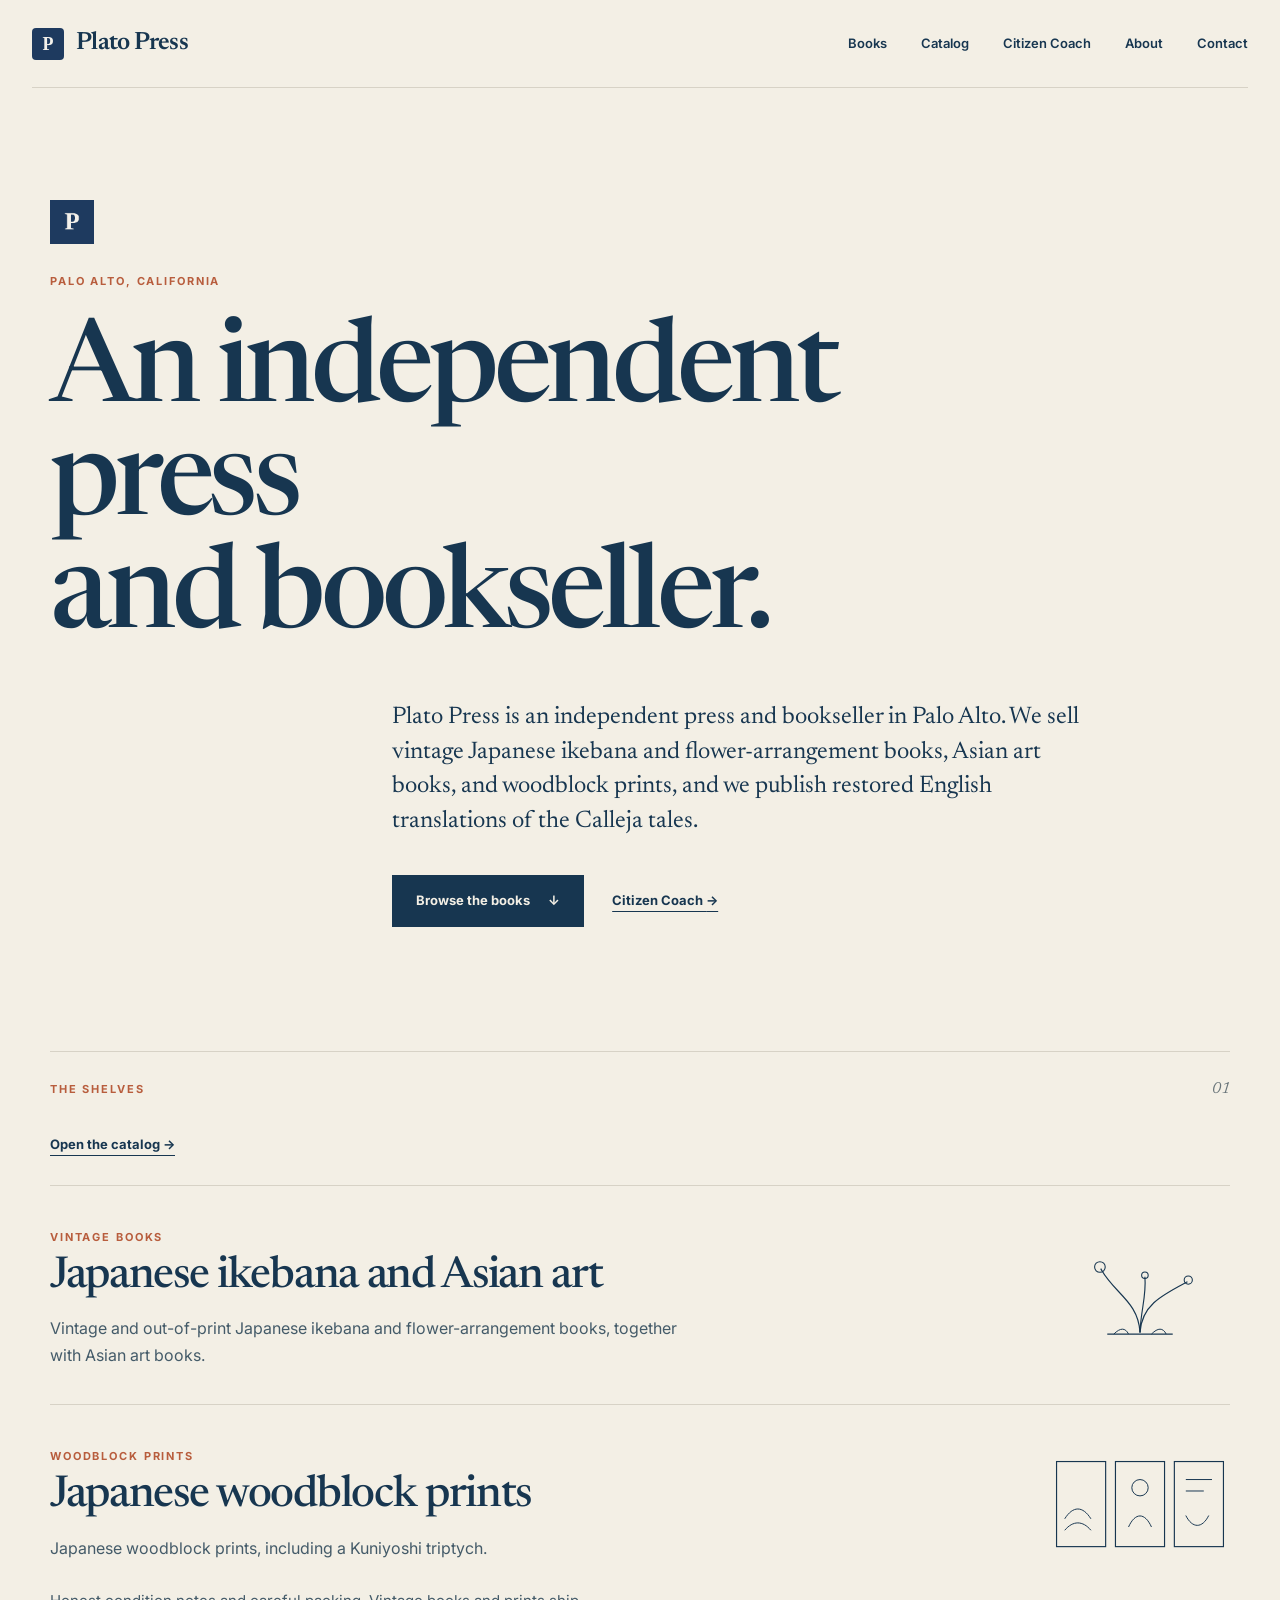
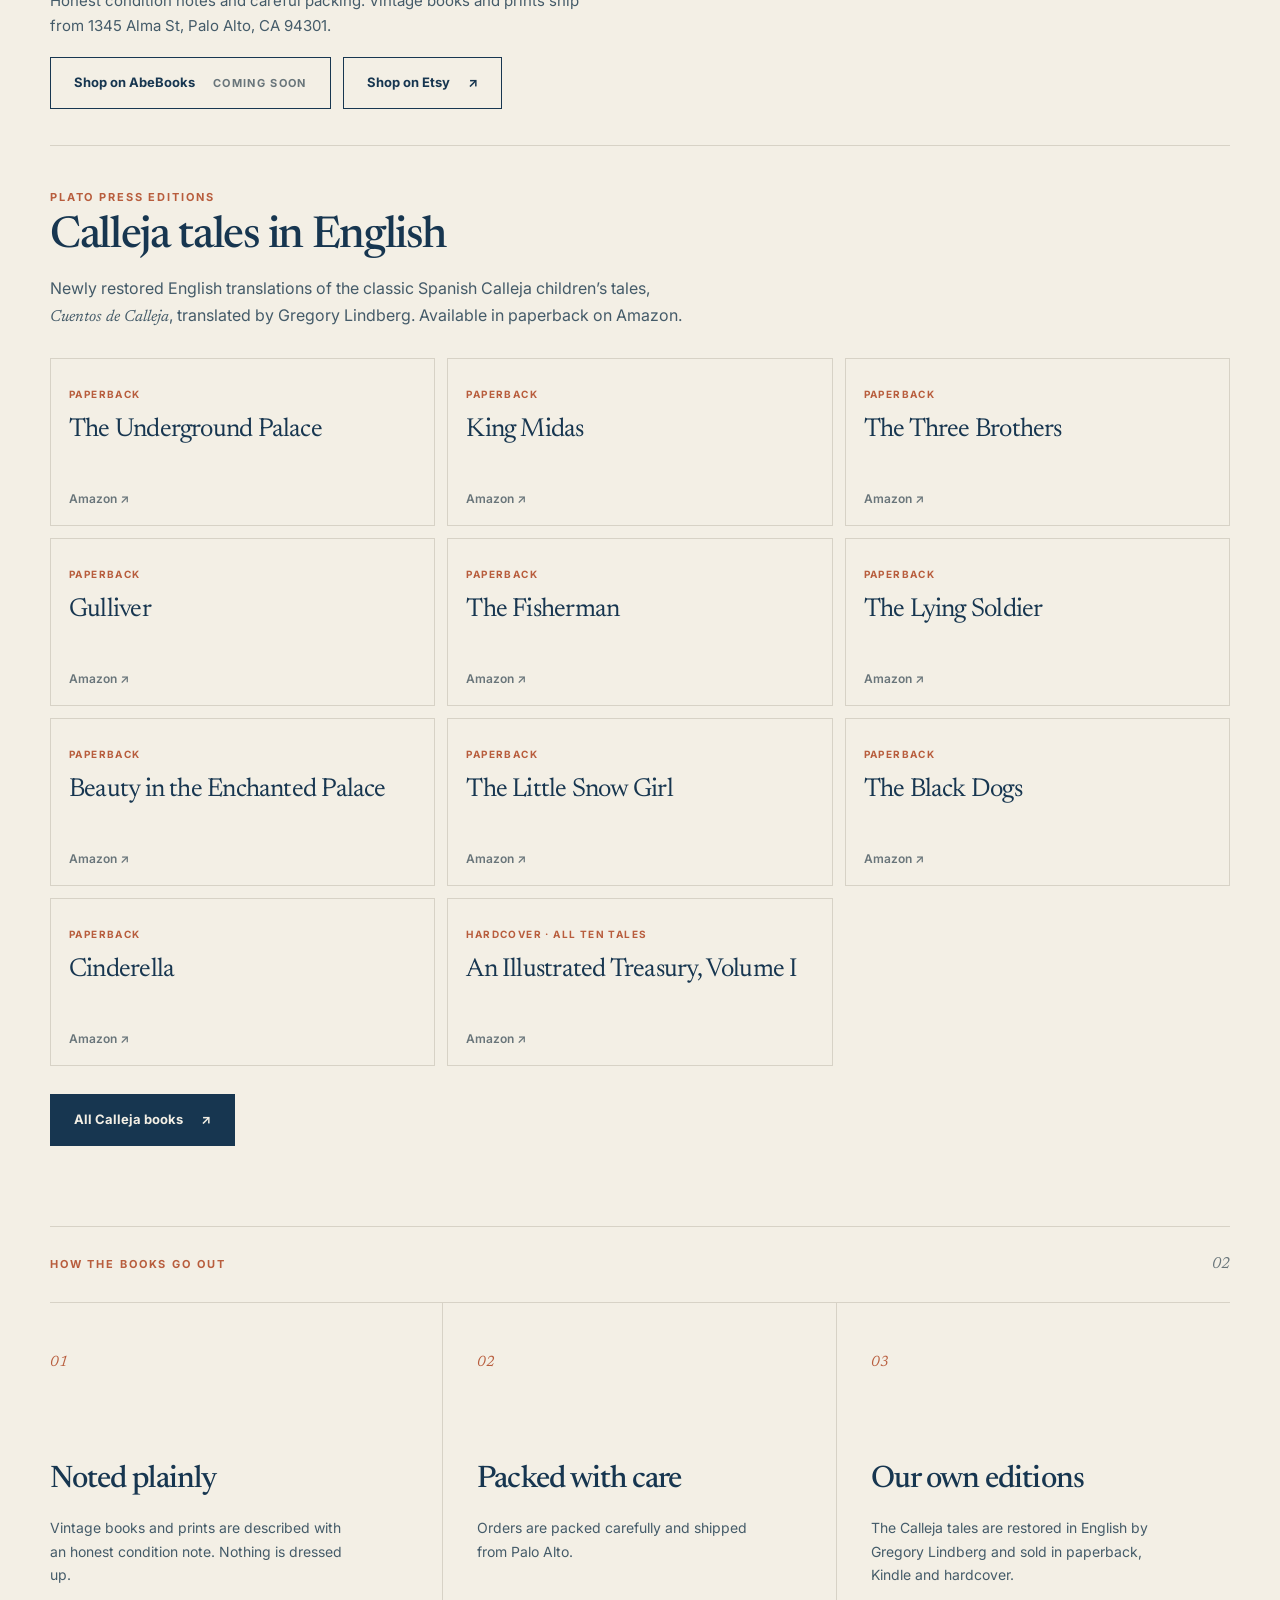
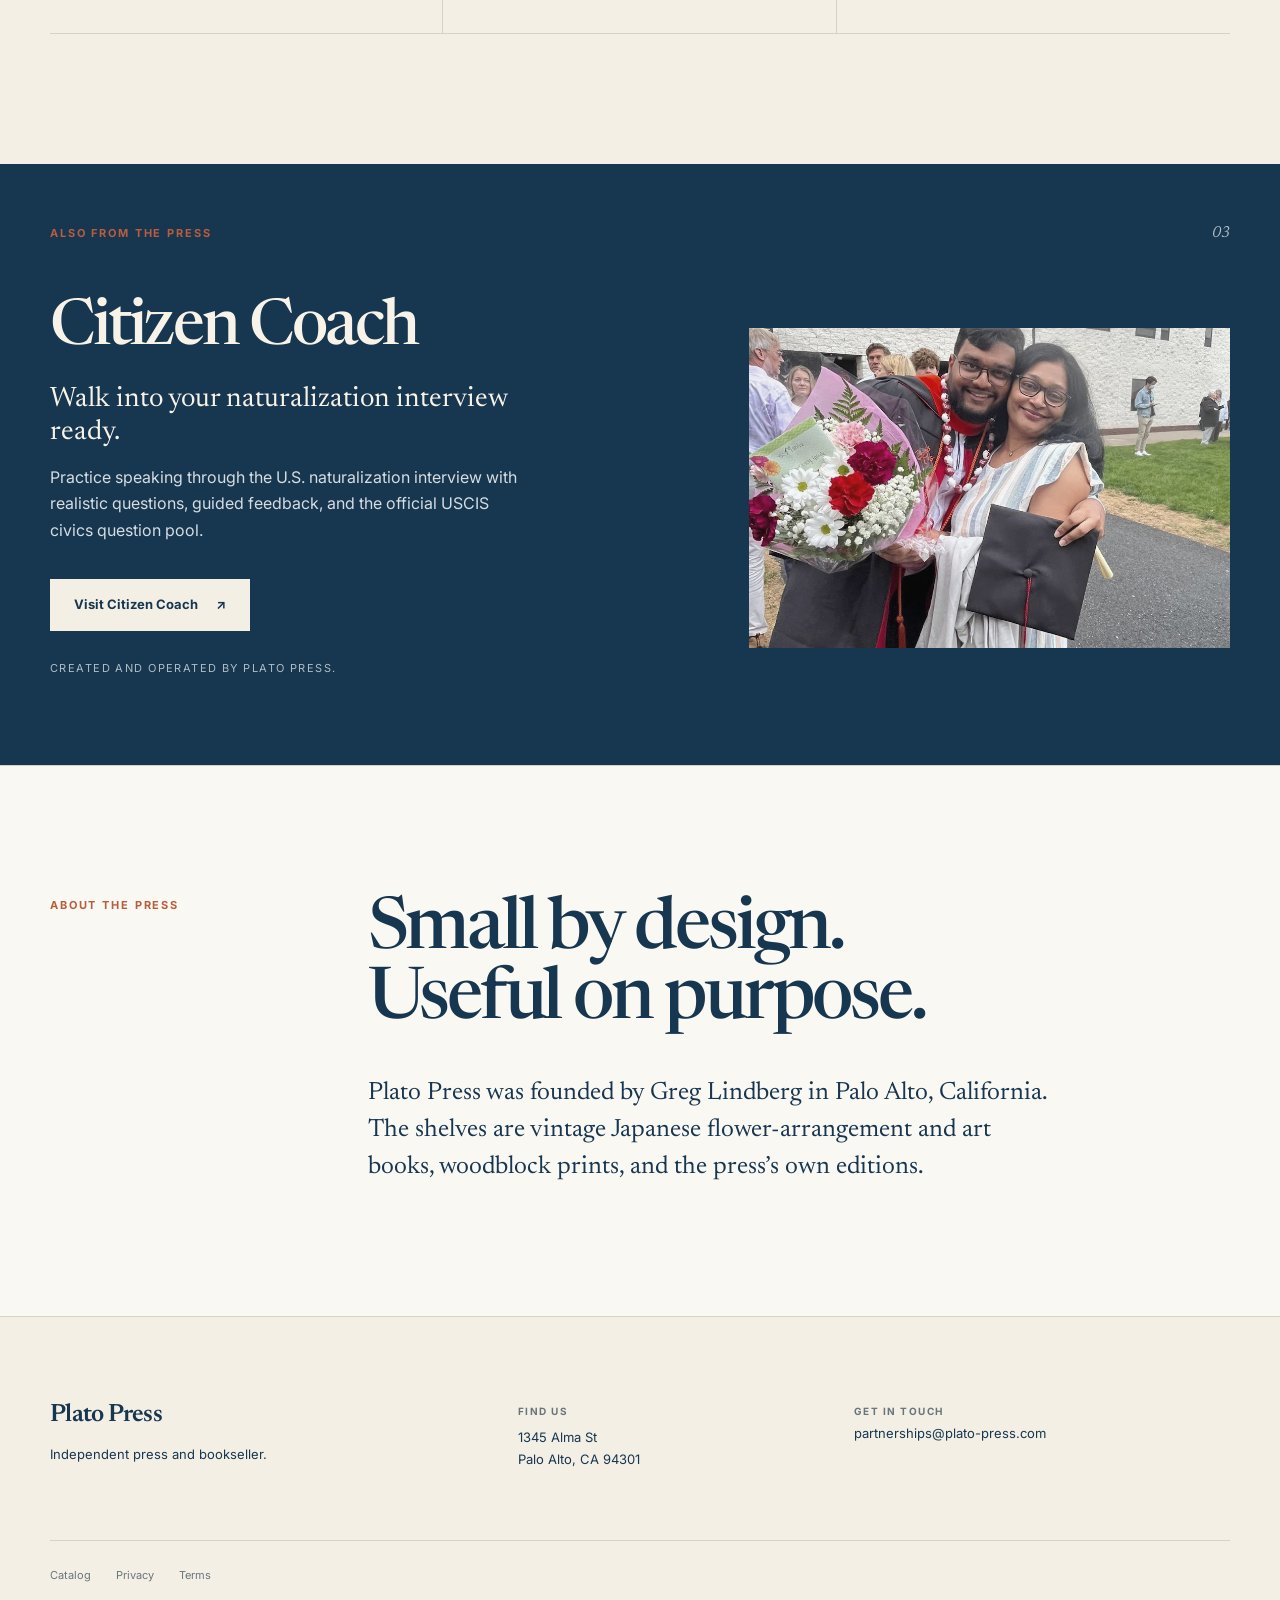
==== commit 69e1aadf: "Add Calleja book links and remove the company footer. List Cinderella and the hardcover with the oth" ====
--- a/index.html
+++ b/index.html
@@ -108,8 +108,10 @@
           <li><a class="edition-card" href="https://www.amazon.com/dp/B0HHYVQQCM" rel="noopener"><span><span class="edition-kicker">Paperback</span><span class="edition-name">Beauty in the Enchanted Palace</span></span><span class="edition-go">Amazon ↗</span></a></li>
           <li><a class="edition-card" href="https://www.amazon.com/dp/B0HKFKT9XS" rel="noopener"><span><span class="edition-kicker">Paperback</span><span class="edition-name">The Little Snow Girl</span></span><span class="edition-go">Amazon ↗</span></a></li>
           <li><a class="edition-card" href="https://www.amazon.com/dp/B0HM894PDW" rel="noopener"><span><span class="edition-kicker">Paperback</span><span class="edition-name">The Black Dogs</span></span><span class="edition-go">Amazon ↗</span></a></li>
+          <li><a class="edition-card" href="https://www.amazon.com/dp/B0HNHPNJCL" rel="noopener"><span><span class="edition-kicker">Paperback</span><span class="edition-name">Cinderella</span></span><span class="edition-go">Amazon ↗</span></a></li>
+          <li><a class="edition-card" href="https://www.amazon.com/dp/B0HND86GPM" rel="noopener"><span><span class="edition-kicker">Hardcover · all ten tales</span><span class="edition-name">An Illustrated Treasury, Volume I</span></span><span class="edition-go">Amazon ↗</span></a></li>
         </ul>
-        <p class="editions-all"><a class="button button-dark" href="https://www.amazon.com/s?k=Calleja+Lindberg&amp;i=stripbooks" rel="noopener">Calleja paperbacks on Amazon <span aria-hidden="true">↗</span></a></p>
+        <p class="editions-all"><a class="button button-dark" href="https://calleja.plato-press.com/#books" rel="noopener">All Calleja books <span aria-hidden="true">↗</span></a></p>
       </section>
     </section>
 
@@ -118,7 +120,7 @@
       <div class="principle-grid">
         <article><span>01</span><h3>Noted plainly</h3><p>Vintage books and prints are described with an honest condition note. Nothing is dressed up.</p></article>
         <article><span>02</span><h3>Packed with care</h3><p>Orders are packed carefully and shipped from Palo Alto.</p></article>
-        <article><span>03</span><h3>Our own editions</h3><p>The Calleja tales are restored in English by Gregory Lindberg and sold in paperback.</p></article>
+        <article><span>03</span><h3>Our own editions</h3><p>The Calleja tales are restored in English by Gregory Lindberg and sold in paperback, Kindle and hardcover.</p></article>
       </div>
     </section>
 
@@ -153,7 +155,7 @@
       <div><p class="footer-label">Find us</p><address>1345 Alma St<br />Palo Alto, CA 94301</address></div>
       <div><p class="footer-label">Get in touch</p><a href="mailto:partnerships@plato-press.com">partnerships@plato-press.com</a></div>
     </div>
-    <div class="shell footer-bottom"><p>© 2026 2Blue Capital, LLC</p><div><a href="/books/">Catalog</a><a href="/privacy/">Privacy</a><a href="/terms/">Terms</a></div></div>
+    <div class="shell footer-bottom"><div><a href="/books/">Catalog</a><a href="/privacy/">Privacy</a><a href="/terms/">Terms</a></div></div>
   </footer>
   <script src="/shop-links.js"></script>
 </body>
--- a/style.css
+++ b/style.css
@@ -21,11 +21,12 @@
 .is-soon:hover{transform:none}
 .soon{color:var(--muted);font-size:11px;font-weight:700;letter-spacing:.12em;text-transform:uppercase}
 .edition-grid{list-style:none;margin:28px 0 0;padding:0;display:grid;grid-template-columns:repeat(3,minmax(0,1fr));gap:12px}
+.edition-grid .edition-feature{grid-column:1 / -1}
 .edition-grid li{display:flex;margin:0}
 .edition-card{flex:1;display:flex;flex-direction:column;justify-content:space-between;gap:24px;min-height:168px;padding:20px 18px 16px;border:1px solid var(--rule);background:var(--cream);text-decoration:none}
 .edition-card:hover{border-color:var(--navy)}
 .edition-kicker{color:var(--accent);font-size:10px;font-weight:700;letter-spacing:.14em;text-transform:uppercase}
-.edition-name{display:block;margin-top:10px;font-family:Newsreader,Georgia,serif;font-size:26px;line-height:1.15;letter-spacing:-.03em}
+.edition-name{display:block;margin-top:10px;font-family:Newsreader,Georgia,serif;font-size:26px;line-height:1.15;letter-spacing:-.03em;overflow-wrap:break-word}
 .edition-go{color:var(--muted);font-size:12px;font-weight:600}.edition-meta{display:block;margin-top:10px;color:#445b69;font-size:14px;font-weight:400;line-height:1.45;letter-spacing:0;text-transform:none}.edition-price{color:var(--navy);font-size:13px;font-weight:700;letter-spacing:.02em}.shop-grid{grid-template-columns:1fr 1fr}.catalog-jump{margin:4px 0 0}
 .edition-card:hover .edition-go{color:var(--accent)}
 .editions-all{margin:28px 0 0}
